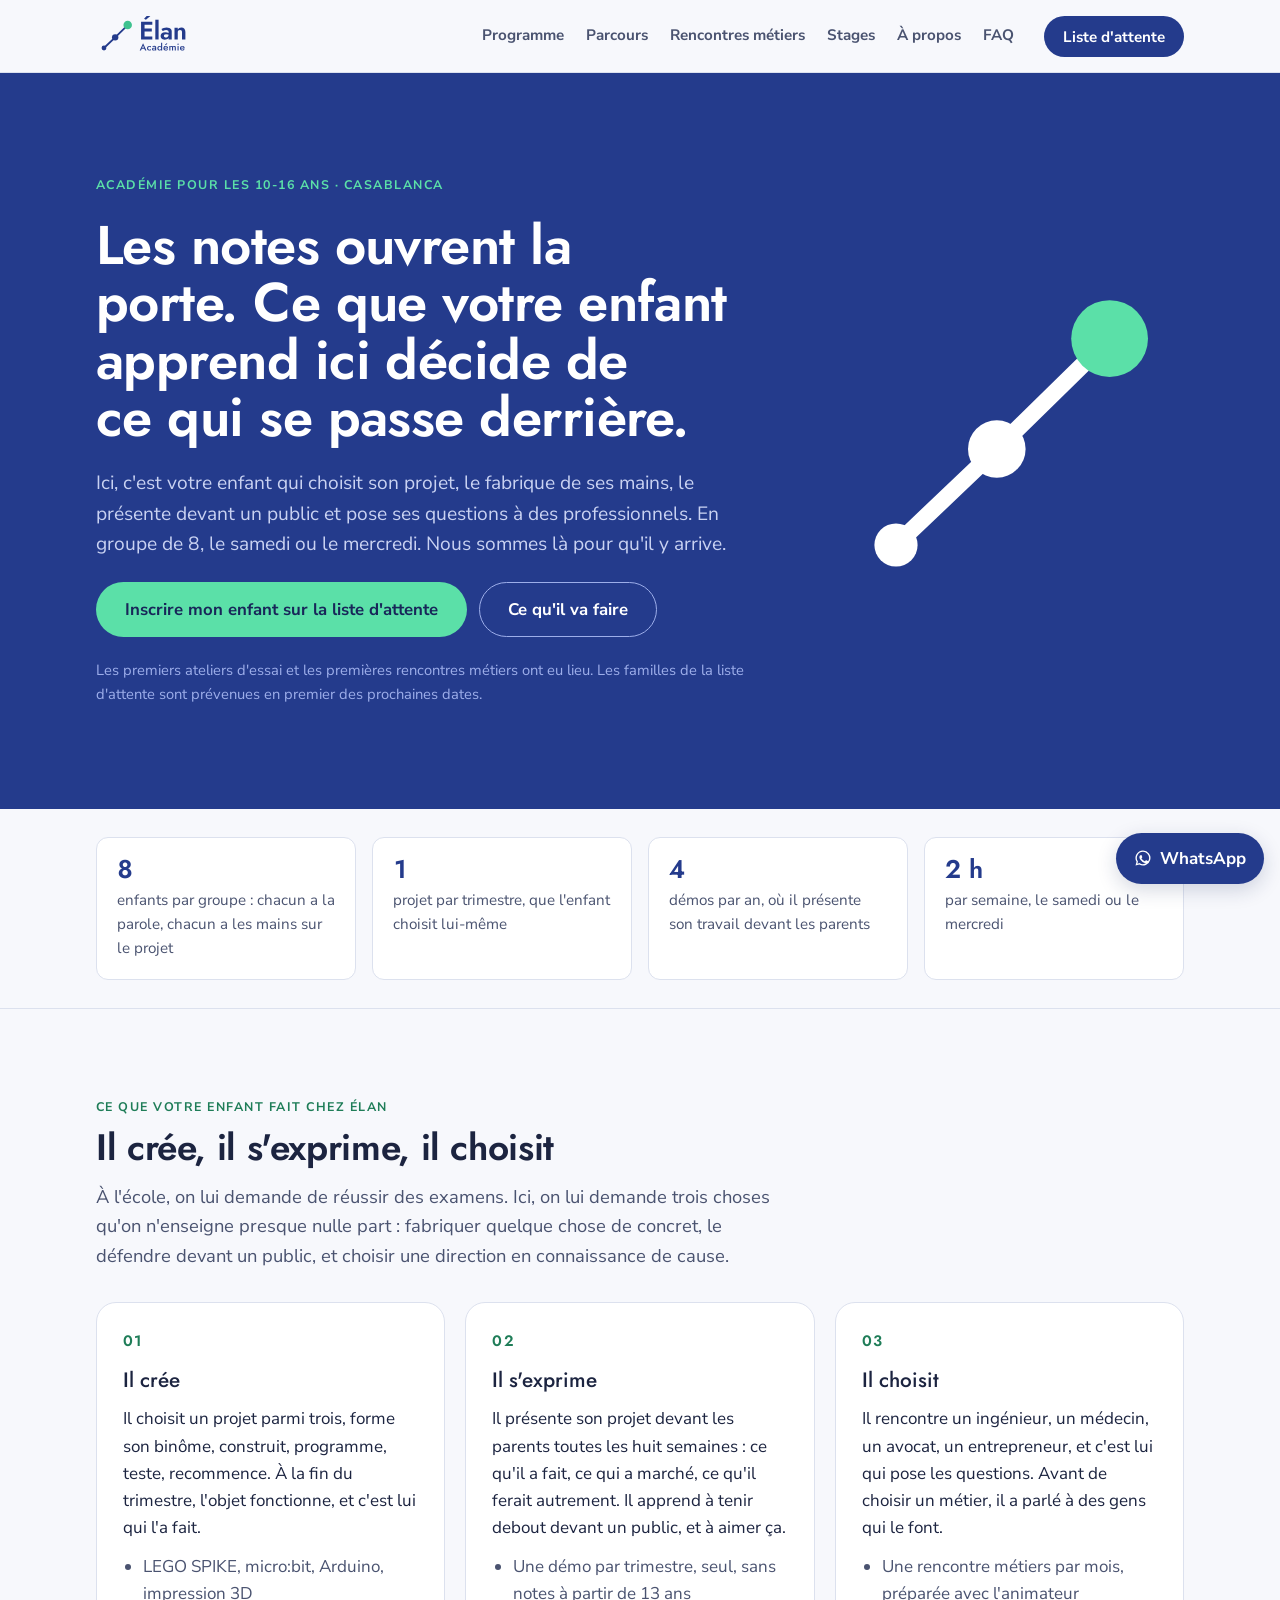
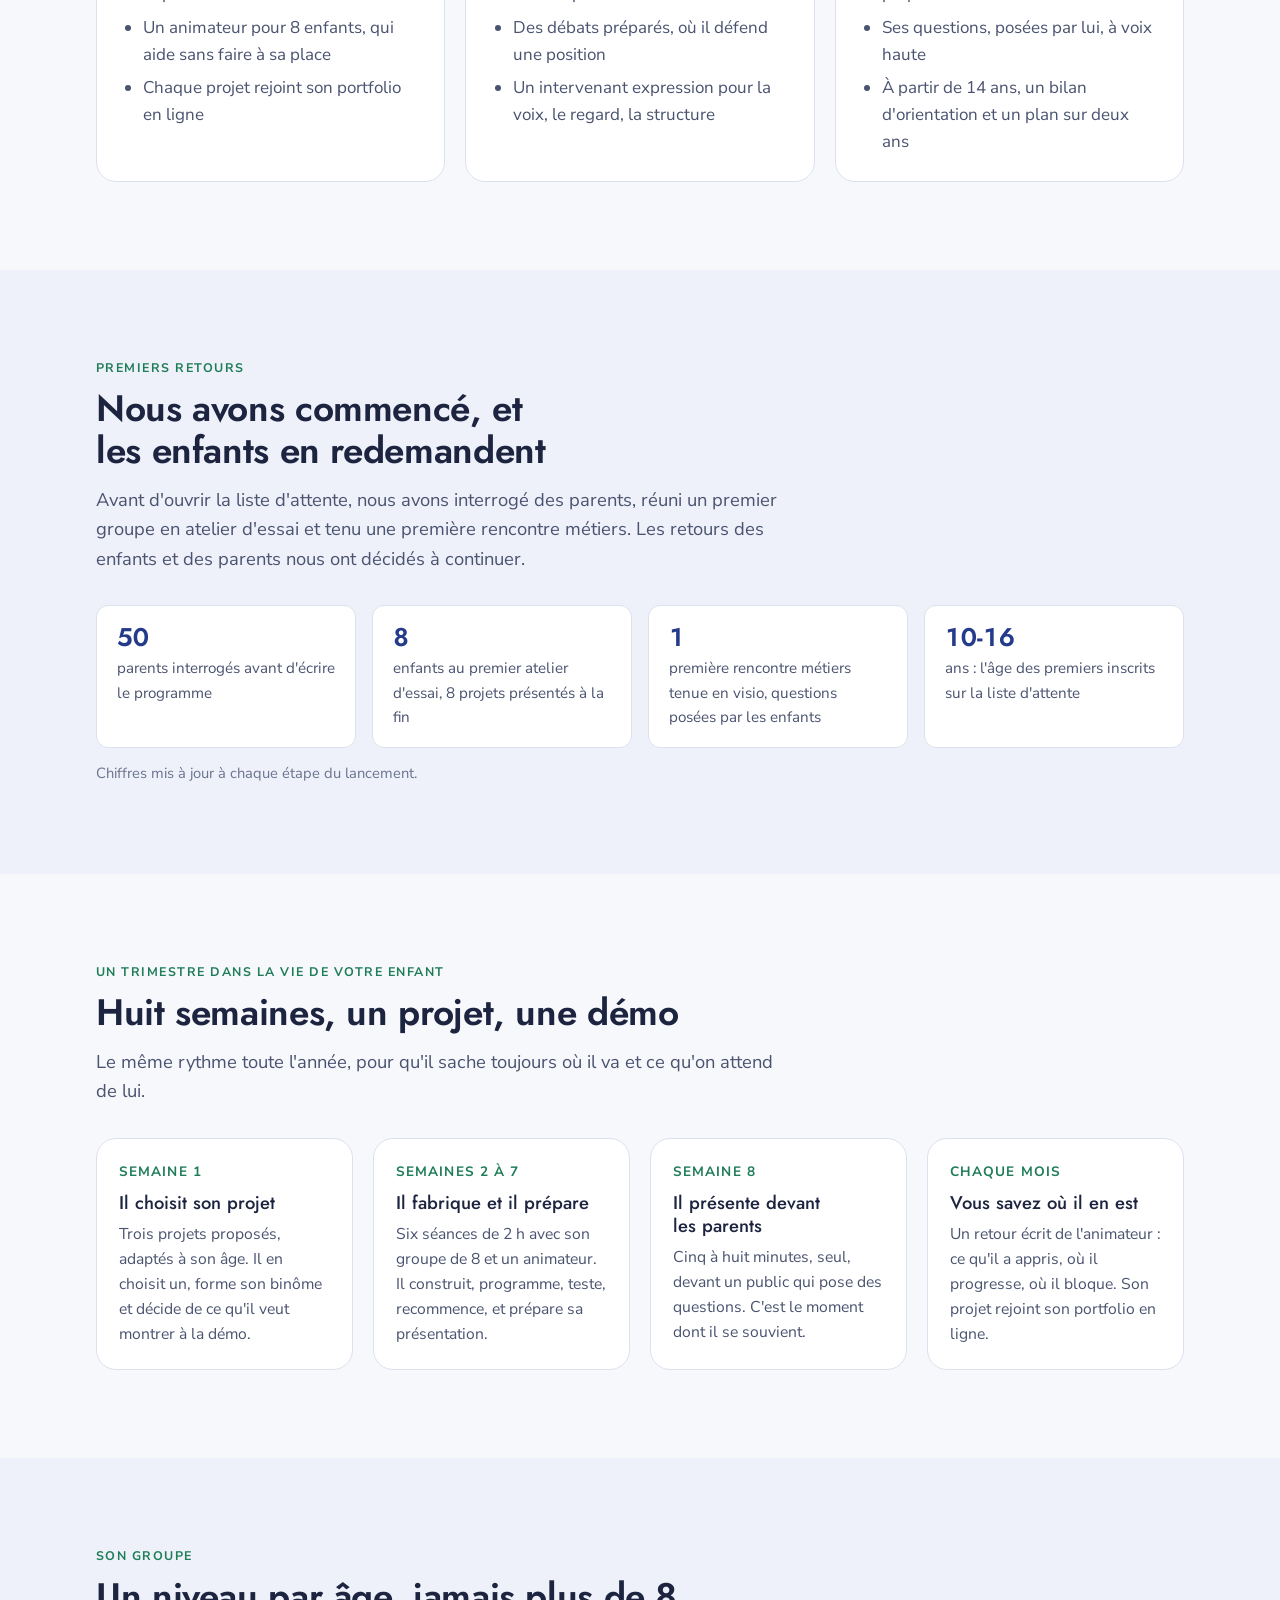
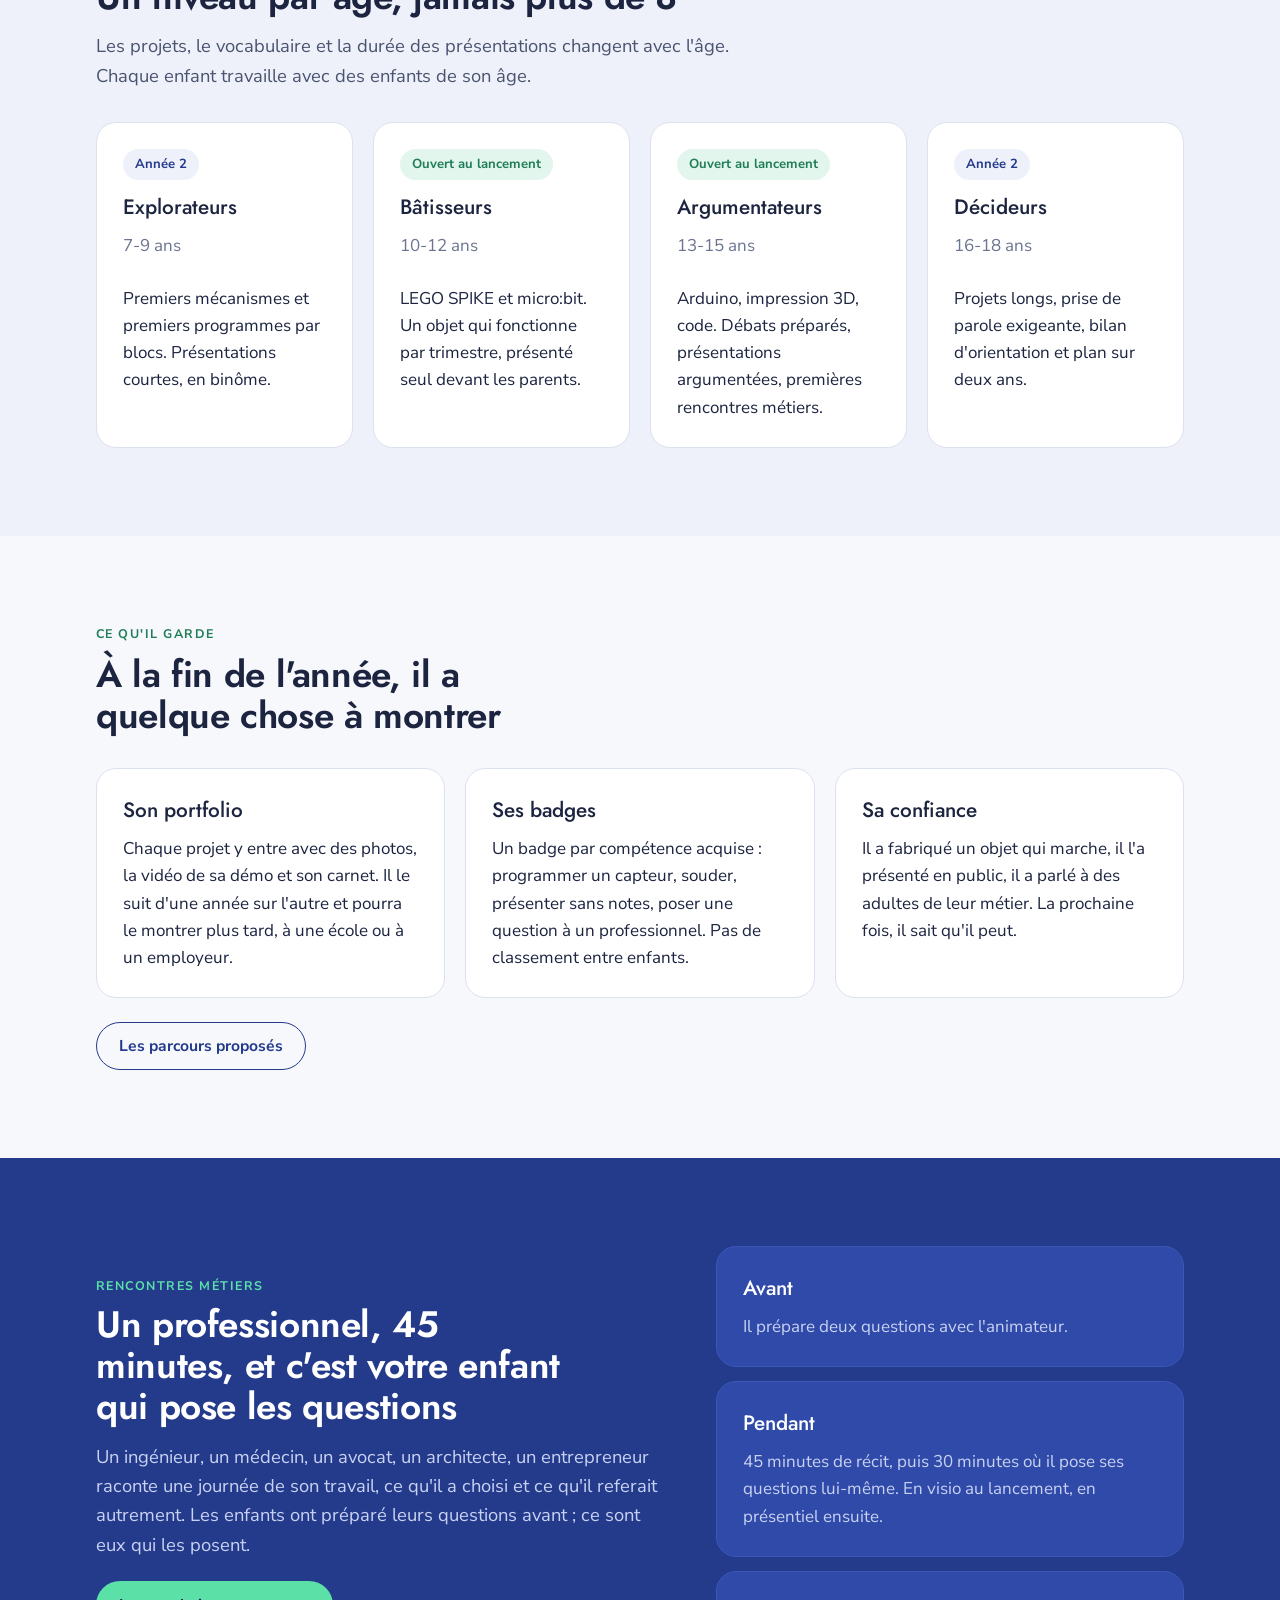
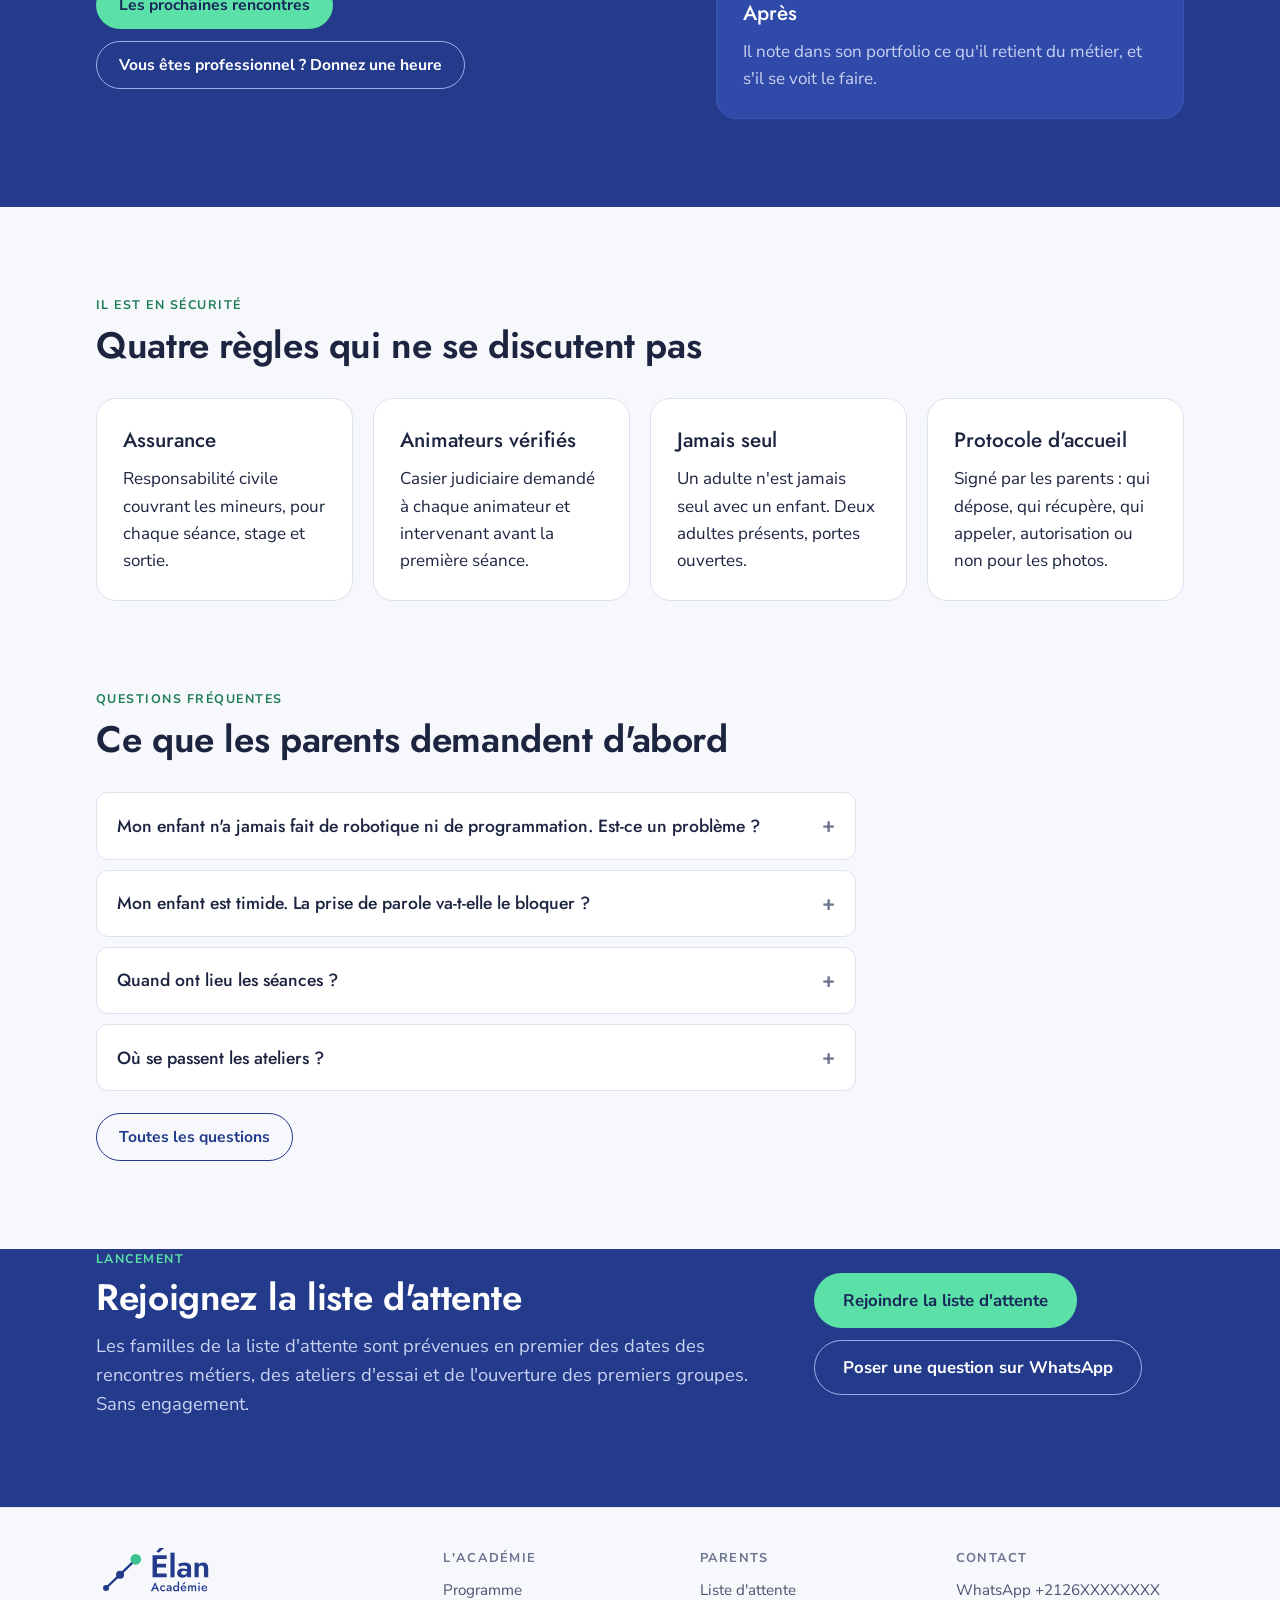
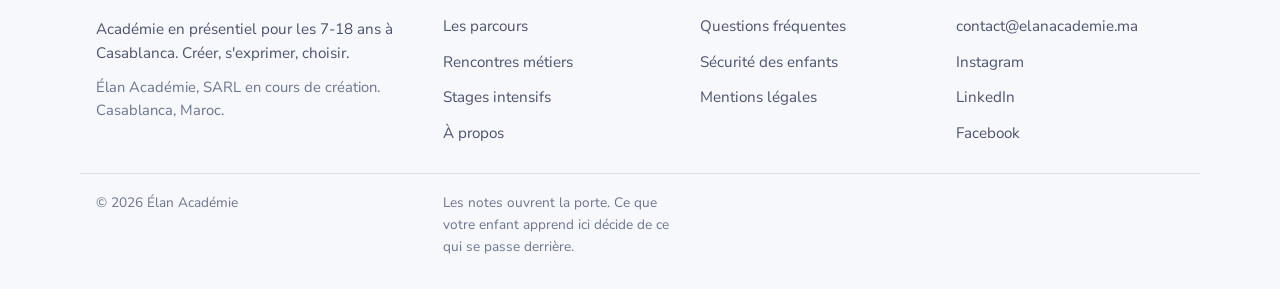
==== index.html @ 92ca1b7a "Site Élan Académie v2 : neuf pages, liste d'attente, sans tarifs Co-Authored-By: Claude Fable 5.1 <n" ====
<!doctype html>
<html lang="fr">
<head>
<meta charset="utf-8">
<meta name="viewport" content="width=device-width, initial-scale=1, viewport-fit=cover">
<title>Élan Académie</title>
<meta name="description" content="Académie en présentiel pour les 10-16 ans à Casablanca. Votre enfant choisit un projet, le fabrique, le présente devant les parents et rencontre des professionnels. Robotique, prise de parole, rencontres métiers.">
<meta property="og:title" content="Élan Académie"><meta property="og:description" content="Académie en présentiel pour les 10-16 ans à Casablanca. Votre enfant choisit un projet, le fabrique, le présente devant les parents et rencontre des professionnels. Robotique, prise de parole, rencontres métiers."><meta property="og:type" content="website"><meta property="og:locale" content="fr_MA">
<link rel="icon" href="data:image/svg+xml,%3Csvg%20xmlns%3D%22http%3A//www.w3.org/2000/svg%22%20viewBox%3D%220%200%20300%20300%22%20width%3D%2264%22%20height%3D%2264%22%3E%3Cpath%20d%3D%22M60%20240L144%20160%22%20stroke%3D%22%23243B8C%22%20stroke-width%3D%2214%22%20stroke-linecap%3D%22round%22%20fill%3D%22none%22/%3E%3Cpath%20d%3D%22M144%20160L238%2068%22%20stroke%3D%22%23243B8C%22%20stroke-width%3D%2214%22%20stroke-linecap%3D%22round%22%20fill%3D%22none%22/%3E%3Ccircle%20cx%3D%2260%22%20cy%3D%22240%22%20r%3D%2218%22%20fill%3D%22%23243B8C%22/%3E%3Ccircle%20cx%3D%22144%22%20cy%3D%22160%22%20r%3D%2224%22%20fill%3D%22%23243B8C%22/%3E%3Ccircle%20cx%3D%22238%22%20cy%3D%2268%22%20r%3D%2232%22%20fill%3D%22%233EC28F%22/%3E%3C/svg%3E">
<link rel="preconnect" href="https://fonts.googleapis.com"><link rel="preconnect" href="https://fonts.gstatic.com" crossorigin><link rel="stylesheet" href="https://fonts.googleapis.com/css2?family=Jost:wght@500;600&family=Nunito+Sans:wght@400;700&display=swap">
<link rel="stylesheet" href="assets/site.css">
</head>
<body>
<header class="site-header">
  <div class="wrap">
    <a class="brand logo-switch" href="index.html" aria-label="Élan Académie, accueil">
      <img class="logo-light" src="assets/logo-horizontal.svg" alt="Élan Académie" width="94" height="40">
      <img class="logo-dark" src="assets/logo-horizontal-negatif.svg" alt="" width="94" height="40">
    </a>
    <button class="nav-toggle" type="button" aria-expanded="false" aria-controls="nav">Menu</button>
    <nav class="nav" id="nav" aria-label="Navigation principale"><a href="programme.html">Programme</a><a href="parcours.html">Parcours</a><a href="metiers.html">Rencontres métiers</a><a href="stages.html">Stages</a><a href="a-propos.html">À propos</a><a href="faq.html">FAQ</a><a class="btn btn-primary" href="inscription.html">Liste d'attente</a></nav>
  </div>
</header>
<main>
<section class="band hero">
  <div class="wrap">
    <div class="hero-text">
      <p class="eyebrow">Académie pour les 10-16 ans · Casablanca</p>
      <h1>Les notes ouvrent la porte. Ce que votre enfant apprend ici décide de ce qui se passe derrière.</h1>
      <p class="lead">Ici, c'est votre enfant qui choisit son projet, le fabrique de ses mains, le présente devant un public et pose ses questions à des professionnels. En groupe de 8, le samedi ou le mercredi. Nous sommes là pour qu'il y arrive.</p>
      <div class="btn-row"><a class="btn btn-primary btn-lg" href="inscription.html">Inscrire mon enfant sur la liste d'attente</a><a class="btn btn-secondary btn-lg" href="programme.html">Ce qu'il va faire</a></div>
      <p class="small" style="color:var(--band-muted)">Les premiers ateliers d'essai et les premières rencontres métiers ont eu lieu. Les familles de la liste d'attente sont prévenues en premier des prochaines dates.</p>
    </div>
    <div class="hero-sym" aria-hidden="true"><svg xmlns="http://www.w3.org/2000/svg" viewBox="0 0 300 300" width="360" height="360"><path d="M60 240L144 160" stroke="var(--band-node)" stroke-width="14" stroke-linecap="round" fill="none"/><path d="M144 160L238 68" stroke="var(--band-node)" stroke-width="14" stroke-linecap="round" fill="none"/><circle cx="60" cy="240" r="18" fill="var(--band-node)"/><circle cx="144" cy="160" r="24" fill="var(--band-node)"/><circle cx="238" cy="68" r="32" fill="var(--band-accent)"/></svg></div>
  </div>
</section>

<section class="facts-band">
  <div class="wrap facts">
    <div class="fact"><strong class="num">8</strong><span>enfants par groupe : chacun a la parole, chacun a les mains sur le projet</span></div>
    <div class="fact"><strong class="num">1</strong><span>projet par trimestre, que l'enfant choisit lui-même</span></div>
    <div class="fact"><strong class="num">4</strong><span>démos par an, où il présente son travail devant les parents</span></div>
    <div class="fact"><strong class="num">2 h</strong><span>par semaine, le samedi ou le mercredi</span></div>
  </div>
</section>

<section class="section">
  <div class="wrap">
    <div class="section-head"><p class="eyebrow">Ce que votre enfant fait chez Élan</p><h2>Il crée, il s'exprime, il choisit</h2><p class="lead">À l'école, on lui demande de réussir des examens. Ici, on lui demande trois choses qu'on n'enseigne presque nulle part : fabriquer quelque chose de concret, le défendre devant un public, et choisir une direction en connaissance de cause.</p></div>
    <div class="grid grid-3">
      <article class="card pillar"><span class="pillar-num">01</span><h3>Il crée</h3><p>Il choisit un projet parmi trois, forme son binôme, construit, programme, teste, recommence. À la fin du trimestre, l'objet fonctionne, et c'est lui qui l'a fait.</p><ul><li>LEGO SPIKE, micro:bit, Arduino, impression 3D</li><li>Un animateur pour 8 enfants, qui aide sans faire à sa place</li><li>Chaque projet rejoint son portfolio en ligne</li></ul></article>
      <article class="card pillar"><span class="pillar-num">02</span><h3>Il s'exprime</h3><p>Il présente son projet devant les parents toutes les huit semaines : ce qu'il a fait, ce qui a marché, ce qu'il ferait autrement. Il apprend à tenir debout devant un public, et à aimer ça.</p><ul><li>Une démo par trimestre, seul, sans notes à partir de 13 ans</li><li>Des débats préparés, où il défend une position</li><li>Un intervenant expression pour la voix, le regard, la structure</li></ul></article>
      <article class="card pillar"><span class="pillar-num">03</span><h3>Il choisit</h3><p>Il rencontre un ingénieur, un médecin, un avocat, un entrepreneur, et c'est lui qui pose les questions. Avant de choisir un métier, il a parlé à des gens qui le font.</p><ul><li>Une rencontre métiers par mois, préparée avec l'animateur</li><li>Ses questions, posées par lui, à voix haute</li><li>À partir de 14 ans, un bilan d'orientation et un plan sur deux ans</li></ul></article>
    </div>
  </div>
</section>

<section class="section band-2" style="padding-top:clamp(48px,7vw,88px)">
  <div class="wrap">
    <div class="section-head"><p class="eyebrow">Premiers retours</p><h2>Nous avons commencé, et les enfants en redemandent</h2><p class="lead">Avant d'ouvrir la liste d'attente, nous avons interrogé des parents, réuni un premier groupe en atelier d'essai et tenu une première rencontre métiers. Les retours des enfants et des parents nous ont décidés à continuer.</p></div>
    <div class="facts">
      <div class="fact"><strong class="num">50</strong><span>parents interrogés avant d'écrire le programme</span></div>
      <div class="fact"><strong class="num">8</strong><span>enfants au premier atelier d'essai, 8 projets présentés à la fin</span></div>
      <div class="fact"><strong class="num">1</strong><span>première rencontre métiers tenue en visio, questions posées par les enfants</span></div>
      <div class="fact"><strong class="num">10-16</strong><span>ans : l'âge des premiers inscrits sur la liste d'attente</span></div>
    </div>
    <p class="small muted" style="margin-top:14px">Chiffres mis à jour à chaque étape du lancement.</p>
  </div>
</section>

<section class="section" style="padding-top:clamp(48px,7vw,88px)">
  <div class="wrap">
    <div class="section-head"><p class="eyebrow">Un trimestre dans la vie de votre enfant</p><h2>Huit semaines, un projet, une démo</h2><p class="lead">Le même rythme toute l'année, pour qu'il sache toujours où il va et ce qu'on attend de lui.</p></div>
    <div class="steps">
      <div class="step"><span class="when">Semaine 1</span><h3>Il choisit son projet</h3><p>Trois projets proposés, adaptés à son âge. Il en choisit un, forme son binôme et décide de ce qu'il veut montrer à la démo.</p></div>
      <div class="step"><span class="when">Semaines 2 à 7</span><h3>Il fabrique et il prépare</h3><p>Six séances de 2 h avec son groupe de 8 et un animateur. Il construit, programme, teste, recommence, et prépare sa présentation.</p></div>
      <div class="step"><span class="when">Semaine 8</span><h3>Il présente devant les parents</h3><p>Cinq à huit minutes, seul, devant un public qui pose des questions. C'est le moment dont il se souvient.</p></div>
      <div class="step"><span class="when">Chaque mois</span><h3>Vous savez où il en est</h3><p>Un retour écrit de l'animateur : ce qu'il a appris, où il progresse, où il bloque. Son projet rejoint son portfolio en ligne.</p></div>
    </div>
  </div>
</section>

<section class="section band-2" style="padding-top:clamp(48px,7vw,88px)">
  <div class="wrap">
    <div class="section-head"><p class="eyebrow">Son groupe</p><h2>Un niveau par âge, jamais plus de 8</h2><p class="lead">Les projets, le vocabulaire et la durée des présentations changent avec l'âge. Chaque enfant travaille avec des enfants de son âge.</p></div>
    <div class="grid grid-4">
      <article class="card"><span class="pill">Année 2</span><h3>Explorateurs</h3><p class="muted">7-9 ans</p><p>Premiers mécanismes et premiers programmes par blocs. Présentations courtes, en binôme.</p></article>
      <article class="card"><span class="pill pill-green">Ouvert au lancement</span><h3>Bâtisseurs</h3><p class="muted">10-12 ans</p><p>LEGO SPIKE et micro:bit. Un objet qui fonctionne par trimestre, présenté seul devant les parents.</p></article>
      <article class="card"><span class="pill pill-green">Ouvert au lancement</span><h3>Argumentateurs</h3><p class="muted">13-15 ans</p><p>Arduino, impression 3D, code. Débats préparés, présentations argumentées, premières rencontres métiers.</p></article>
      <article class="card"><span class="pill">Année 2</span><h3>Décideurs</h3><p class="muted">16-18 ans</p><p>Projets longs, prise de parole exigeante, bilan d'orientation et plan sur deux ans.</p></article>
    </div>
  </div>
</section>

<section class="section" style="padding-top:clamp(48px,7vw,88px)">
  <div class="wrap">
    <div class="section-head"><p class="eyebrow">Ce qu'il garde</p><h2>À la fin de l'année, il a quelque chose à montrer</h2></div>
    <div class="grid grid-3">
      <article class="card"><h3>Son portfolio</h3><p>Chaque projet y entre avec des photos, la vidéo de sa démo et son carnet. Il le suit d'une année sur l'autre et pourra le montrer plus tard, à une école ou à un employeur.</p></article>
      <article class="card"><h3>Ses badges</h3><p>Un badge par compétence acquise : programmer un capteur, souder, présenter sans notes, poser une question à un professionnel. Pas de classement entre enfants.</p></article>
      <article class="card"><h3>Sa confiance</h3><p>Il a fabriqué un objet qui marche, il l'a présenté en public, il a parlé à des adultes de leur métier. La prochaine fois, il sait qu'il peut.</p></article>
    </div>
    <div class="btn-row" style="margin-top:24px"><a class="btn btn-secondary" href="parcours.html">Les parcours proposés</a></div>
  </div>
</section>

<section class="section band" style="padding-top:clamp(48px,7vw,88px)">
  <div class="wrap split">
    <div>
      <p class="eyebrow">Rencontres métiers</p>
      <h2 style="margin-top:8px">Un professionnel, 45 minutes, et c'est votre enfant qui pose les questions</h2>
      <p class="lead" style="margin-top:14px">Un ingénieur, un médecin, un avocat, un architecte, un entrepreneur raconte une journée de son travail, ce qu'il a choisi et ce qu'il referait autrement. Les enfants ont préparé leurs questions avant ; ce sont eux qui les posent.</p>
      <div class="btn-row" style="margin-top:22px"><a class="btn btn-primary" href="metiers.html">Les prochaines rencontres</a><a class="btn btn-secondary" href="metiers.html#intervenir">Vous êtes professionnel ? Donnez une heure</a></div>
    </div>
    <div class="grid" style="gap:14px">
      <div class="card"><h3>Avant</h3><p>Il prépare deux questions avec l'animateur.</p></div>
      <div class="card"><h3>Pendant</h3><p>45 minutes de récit, puis 30 minutes où il pose ses questions lui-même. En visio au lancement, en présentiel ensuite.</p></div>
      <div class="card"><h3>Après</h3><p>Il note dans son portfolio ce qu'il retient du métier, et s'il se voit le faire.</p></div>
    </div>
  </div>
</section>

<section class="section" style="padding-top:clamp(48px,7vw,88px)" id="securite">
  <div class="wrap">
    <div class="section-head"><p class="eyebrow">Il est en sécurité</p><h2>Quatre règles qui ne se discutent pas</h2></div>
    <div class="grid grid-4">
      <article class="card"><h3>Assurance</h3><p>Responsabilité civile couvrant les mineurs, pour chaque séance, stage et sortie.</p></article>
      <article class="card"><h3>Animateurs vérifiés</h3><p>Casier judiciaire demandé à chaque animateur et intervenant avant la première séance.</p></article>
      <article class="card"><h3>Jamais seul</h3><p>Un adulte n'est jamais seul avec un enfant. Deux adultes présents, portes ouvertes.</p></article>
      <article class="card"><h3>Protocole d'accueil</h3><p>Signé par les parents : qui dépose, qui récupère, qui appeler, autorisation ou non pour les photos.</p></article>
    </div>
  </div>
</section>

<section class="section">
  <div class="wrap">
    <div class="section-head"><p class="eyebrow">Questions fréquentes</p><h2>Ce que les parents demandent d'abord</h2></div>
    <div class="faq">
      <details><summary>Mon enfant n'a jamais fait de robotique ni de programmation. Est-ce un problème ?</summary><p>Non. Les projets du premier trimestre partent de zéro. Ce qui compte, c'est la curiosité, pas le niveau de départ.</p></details>
      <details><summary>Mon enfant est timide. La prise de parole va-t-elle le bloquer ?</summary><p>C'est souvent pour lui que ça compte le plus. On commence en binôme, trois minutes, devant le groupe seulement. La présentation devant les parents vient quand il est prêt. Personne n'est mis en difficulté en public.</p></details>
      <details><summary>Quand ont lieu les séances ?</summary><p>Le samedi ou le mercredi, 2 heures par semaine, 32 séances sur l'année scolaire. Les horaires exacts sont confirmés avec les familles de la liste d'attente avant l'ouverture des groupes.</p></details>
      <details><summary>Où se passent les ateliers ?</summary><p>À Casablanca, dans une salle louée les jours d'atelier, du côté d'Anfa ou de Maârif. L'adresse est communiquée aux familles inscrites.</p></details>
    </div>
    <div class="btn-row" style="margin-top:22px"><a class="btn btn-secondary" href="faq.html">Toutes les questions</a></div>
  </div>
</section>

<section class="band cta-band section">
  <div class="wrap">
    <div><p class="eyebrow">Lancement</p><h2 style="margin-top:8px">Rejoignez la liste d'attente</h2><p class="lead" style="margin-top:12px">Les familles de la liste d'attente sont prévenues en premier des dates des rencontres métiers, des ateliers d'essai et de l'ouverture des premiers groupes. Sans engagement.</p></div>
    <div class="btn-row"><a class="btn btn-primary btn-lg" href="inscription.html">Rejoindre la liste d'attente</a><a class="btn btn-secondary btn-lg" data-wa="Bonjour, j'ai une question sur Élan Académie." href="#">Poser une question sur WhatsApp</a></div>
  </div>
</section>
</main>
<footer class="site-footer">
  <div class="wrap">
    <div class="logo-switch">
      <img class="logo-light" src="assets/logo-horizontal.svg" alt="Élan Académie" width="118" height="50" style="height:50px;width:auto">
      <img class="logo-dark" src="assets/logo-horizontal-negatif.svg" alt="" width="118" height="50" style="height:50px;width:auto">
      <p style="margin-top:12px;max-width:34ch">Académie en présentiel pour les 7-18 ans à Casablanca. Créer, s'exprimer, choisir.</p>
      <p class="small muted" style="margin-top:10px">Élan Académie, SARL en cours de création. Casablanca, Maroc.</p>
    </div>
    <div>
      <h4>L'académie</h4>
      <ul><li><a href="programme.html">Programme</a></li><li><a href="parcours.html">Les parcours</a></li><li><a href="metiers.html">Rencontres métiers</a></li><li><a href="stages.html">Stages intensifs</a></li><li><a href="a-propos.html">À propos</a></li></ul>
    </div>
    <div>
      <h4>Parents</h4>
      <ul><li><a href="inscription.html">Liste d'attente</a></li><li><a href="faq.html">Questions fréquentes</a></li><li><a href="a-propos.html#securite">Sécurité des enfants</a></li><li><a href="mentions-legales.html">Mentions légales</a></li></ul>
    </div>
    <div>
      <h4>Contact</h4>
      <ul><li><a data-wa="" href="#">WhatsApp <span data-wa-number></span></a></li><li><span data-email></span></li><li><a data-instagram href="#" target="_blank" rel="noopener">Instagram</a></li><li><a data-linkedin href="#" target="_blank" rel="noopener">LinkedIn</a></li><li><a data-facebook href="#" target="_blank" rel="noopener">Facebook</a></li></ul>
    </div>
  </div>
  <div class="wrap footer-bottom"><span>© <span data-year></span> Élan Académie</span><span>Les notes ouvrent la porte. Ce que votre enfant apprend ici décide de ce qui se passe derrière.</span></div>
</footer>
<a class="wa-float" data-wa="Bonjour, j'ai une question sur Élan Académie." href="#"><svg viewBox="0 0 24 24" aria-hidden="true" fill="currentColor"><path d="M12 2a10 10 0 0 0-8.6 15.1L2 22l5-1.3A10 10 0 1 0 12 2zm0 1.8a8.2 8.2 0 0 1 0 16.4 8.2 8.2 0 0 1-4.2-1.2l-.3-.2-3 .8.8-2.9-.2-.3A8.2 8.2 0 0 1 12 3.8zm-3 4.4c-.2 0-.5 0-.8.4-.3.3-1 1-1 2.4s1 2.8 1.2 3c.1.2 2 3.2 5 4.4 2.5 1 3 .8 3.5.7.5 0 1.7-.7 1.9-1.4.2-.7.2-1.2.2-1.4-.1-.1-.3-.2-.6-.3l-2-1c-.3-.1-.5-.1-.7.1l-.9 1.1c-.2.2-.3.2-.6.1-.3-.2-1.3-.5-2.4-1.5-.9-.8-1.5-1.8-1.7-2.1-.2-.3 0-.5.1-.6l.5-.5.3-.5v-.5l-.9-2.2c-.2-.5-.4-.4-.6-.4h-.5z"/></svg> WhatsApp</a>
<script src="assets/site.js"></script>
</body>
</html>
---- assets/site.css ----
/* Élan Académie — site. Layout : une colonne de 1120 px, bandes pleine largeur pour l'accueil et les appels à l'action, cartes posées (trait 1 px, rayon 20 px), badges en pilule, pas de dégradé. */
:root {
  --bg: #F7F8FC; --bg2: #EEF1F9; --card: #FFFFFF; --line: #DCE1EE;
  --ink: #1C2440; --ink2: #4A5370; --ink3: #6B7490;
  --brand: #243B8C; --brand-2: #2F4AA8; --brand-light: #4A63C4; --brand-pale: #9DAEEA; --brand-deep: #182659;
  --green: #3EC28F; --green-text: #1F7D58; --green-dark: #5BE0A8;
  --link: #243B8C; --focus: #4A63C4;
  --btn-bg: #243B8C; --btn-fg: #FFFFFF; --btn2-bg: transparent; --btn2-fg: #243B8C; --btn2-line: #243B8C;
  --band-bg: #243B8C; --band-fg: #FFFFFF; --band-fg2: #C9D2F2; --band-muted: #9DAEEA; --band-card: #2F4AA8; --band-line: #3C57B8; --band-accent: #5BE0A8; --band-btn-bg: #5BE0A8; --band-btn-fg: #182659; --band-node: #FFFFFF;
  --sym-node: #243B8C; --sym-top: #3EC28F;
  --pill-bg: #EEF1F9; --pill-fg: #243B8C; --pill-green-bg: #E3F6EE; --pill-green-fg: #1F7D58;
  --font-display: 'Jost', 'Futura', 'Century Gothic', 'Avenir Next', sans-serif;
  --font-body: 'Nunito Sans', 'Segoe UI', 'Helvetica Neue', Arial, sans-serif;
  --radius: 20px; --radius-s: 12px; --maxw: 1120px;
}
@media (prefers-color-scheme: dark) {
  :root:not([data-theme="light"]) {
    --bg: #182659; --bg2: #1E3070; --card: #243B8C; --line: #3C57B8;
    --ink: #FFFFFF; --ink2: #C9D2F2; --ink3: #9DAEEA;
    --brand: #FFFFFF; --brand-2: #2F4AA8; --brand-light: #9DAEEA; --brand-pale: #9DAEEA; --brand-deep: #182659;
    --green-text: #5BE0A8; --link: #9DAEEA; --focus: #5BE0A8;
    --btn-bg: #5BE0A8; --btn-fg: #182659; --btn2-fg: #FFFFFF; --btn2-line: #9DAEEA;
    --band-bg: #243B8C; --band-card: #2F4AA8; --band-line: #3C57B8;
    --sym-node: #FFFFFF; --sym-top: #5BE0A8;
    --pill-bg: #2F4AA8; --pill-fg: #FFFFFF; --pill-green-bg: #1F7D58; --pill-green-fg: #FFFFFF;
    color-scheme: dark;
  }
}
:root[data-theme="dark"] {
  --bg: #182659; --bg2: #1E3070; --card: #243B8C; --line: #3C57B8;
  --ink: #FFFFFF; --ink2: #C9D2F2; --ink3: #9DAEEA;
  --brand: #FFFFFF; --brand-2: #2F4AA8; --brand-light: #9DAEEA; --brand-pale: #9DAEEA; --brand-deep: #182659;
  --green-text: #5BE0A8; --link: #9DAEEA; --focus: #5BE0A8;
  --btn-bg: #5BE0A8; --btn-fg: #182659; --btn2-fg: #FFFFFF; --btn2-line: #9DAEEA;
  --band-bg: #243B8C; --band-card: #2F4AA8; --band-line: #3C57B8;
  --sym-node: #FFFFFF; --sym-top: #5BE0A8;
  --pill-bg: #2F4AA8; --pill-fg: #FFFFFF; --pill-green-bg: #1F7D58; --pill-green-fg: #FFFFFF;
  color-scheme: dark;
}

*, *::before, *::after { box-sizing: border-box; }
html { scroll-behavior: smooth; -webkit-text-size-adjust: 100%; }
@media (prefers-reduced-motion: reduce) { html { scroll-behavior: auto; } *, *::before, *::after { transition: none !important; animation: none !important; } }
body { margin: 0; background: var(--bg); color: var(--ink); font-family: var(--font-body); font-size: 17px; line-height: 1.6; -webkit-font-smoothing: antialiased; }
body::before { content: ""; position: fixed; inset: 0 0 auto; height: env(safe-area-inset-top, 0px); z-index: 30; background: var(--bg); }
img, svg { max-width: 100%; height: auto; }
[hidden] { display: none !important; }
a { color: var(--link); text-decoration-thickness: 1px; text-underline-offset: 3px; }
a:focus-visible, button:focus-visible, input:focus-visible, select:focus-visible, textarea:focus-visible, summary:focus-visible { outline: 2px solid var(--focus); outline-offset: 3px; }
h1, h2, h3, h4 { font-family: var(--font-display); color: var(--ink); margin: 0; text-wrap: balance; }
h1 { font-weight: 600; font-size: clamp(2rem, 4.6vw, 3.4rem); line-height: 1.05; letter-spacing: -0.01em; }
h2 { font-weight: 600; font-size: clamp(1.6rem, 3vw, 2.3rem); line-height: 1.12; letter-spacing: -0.01em; }
h3 { font-weight: 500; font-size: 1.3rem; line-height: 1.25; }
h4 { font-weight: 500; font-size: 1.05rem; }
p { margin: 0; }
p + p { margin-top: 0.8em; }
ul, ol { margin: 0; padding-left: 1.2em; }
li + li { margin-top: 0.35em; }
strong { font-weight: 700; }
.lead { font-size: 1.15rem; color: var(--ink2); max-width: 62ch; }
.muted { color: var(--ink3); }
.small { font-size: 0.92rem; }
.eyebrow { font-family: var(--font-body); font-weight: 700; font-size: 0.78rem; letter-spacing: 0.12em; text-transform: uppercase; color: var(--green-text); }
.num { font-variant-numeric: tabular-nums; }

/* Conteneurs et bandes */
.wrap { max-width: var(--maxw); margin-inline: auto; padding-left: max(16px, env(safe-area-inset-left, 0px)); padding-right: max(16px, env(safe-area-inset-right, 0px)); }
.section { padding-block: clamp(48px, 7vw, 88px); }
.section + .section { padding-top: 0; }
.section-head { display: flex; flex-direction: column; gap: 10px; max-width: 70ch; margin-bottom: 32px; }
.section-head .lead { margin-top: 4px; }
.band { background: var(--band-bg); color: var(--band-fg); }
.band h1, .band h2, .band h3 { color: var(--band-fg); }
.band .eyebrow { color: var(--band-accent); }
.band .lead, .band p { color: var(--band-fg2); }
.band a { color: var(--band-fg); }
.band-2 { background: var(--bg2); }

/* En-tête */
.site-header { position: sticky; top: env(safe-area-inset-top, 0px); z-index: 20; background: var(--bg); border-bottom: 1px solid var(--line); }
.site-header .wrap { display: flex; align-items: center; justify-content: space-between; gap: 20px; min-height: 72px; }
.brand { display: inline-flex; align-items: center; gap: 10px; text-decoration: none; }
.brand img, .brand svg { height: 40px; width: auto; display: block; }
.logo-switch .logo-dark { display: none; }
@media (prefers-color-scheme: dark) { :root:not([data-theme="light"]) .logo-switch .logo-light { display: none; } :root:not([data-theme="light"]) .logo-switch .logo-dark { display: block; } }
:root[data-theme="dark"] .logo-switch .logo-light { display: none; }
:root[data-theme="dark"] .logo-switch .logo-dark { display: block; }
.nav { display: flex; align-items: center; gap: 4px 22px; }
.nav a { color: var(--ink2); text-decoration: none; font-weight: 700; font-size: 0.95rem; padding: 6px 0; border-bottom: 2px solid transparent; }
.nav a:hover { color: var(--ink); }
.nav a[aria-current="page"] { color: var(--ink); border-bottom-color: var(--green); }
.nav a.btn { margin-left: 8px; padding: 10px 18px; border-bottom: 0; color: var(--btn-fg); }
.nav a.btn:hover { color: var(--btn-fg); }
.nav-toggle { display: none; background: none; border: 1px solid var(--line); border-radius: 999px; color: var(--ink); font: 700 0.9rem var(--font-body); padding: 8px 14px; cursor: pointer; }
@media (max-width: 900px) {
  .nav-toggle { display: inline-flex; }
  .nav { display: none; position: absolute; left: 0; right: 0; top: 100%; flex-direction: column; align-items: stretch; gap: 0; background: var(--bg); border-bottom: 1px solid var(--line); padding: 8px max(16px, env(safe-area-inset-left, 0px)) 16px; }
  .nav.open { display: flex; }
  .nav a { padding: 12px 0; border-bottom: 1px solid var(--line); font-size: 1rem; }
  .nav a[aria-current="page"] { border-bottom-color: var(--line); color: var(--green-text); }
  .nav a.btn { margin: 12px 0 0; justify-content: center; padding: 12px 22px; }
  .nav a.btn[aria-current="page"] { color: var(--btn-fg); }
}

/* Boutons et pilules */
.btn { display: inline-flex; align-items: center; justify-content: center; gap: 8px; border-radius: 999px; padding: 12px 22px; font: 700 0.98rem var(--font-body); text-decoration: none; cursor: pointer; border: 1px solid transparent; text-align: center; max-width: 100%; transition: transform .12s ease, opacity .12s ease; }
.btn:hover { transform: translateY(-1px); }
.btn:active { transform: translateY(0); }
.btn-primary { background: var(--btn-bg); color: var(--btn-fg); }
.btn-secondary { background: var(--btn2-bg); color: var(--btn2-fg); border-color: var(--btn2-line); }
.band .btn-primary { background: var(--band-btn-bg); color: var(--band-btn-fg); }
.band .btn-secondary { color: var(--band-fg); border-color: var(--band-muted); }
.btn-lg { padding: 15px 28px; font-size: 1.05rem; }
.btn-row { display: flex; flex-wrap: wrap; gap: 12px; }
.pill { display: inline-flex; align-items: center; gap: 6px; border-radius: 999px; padding: 5px 12px; font-size: 0.82rem; font-weight: 700; background: var(--pill-bg); color: var(--pill-fg); white-space: nowrap; }
.pill-green { background: var(--pill-green-bg); color: var(--pill-green-fg); }
.band .pill { background: var(--band-card); color: var(--band-fg); }
.band .pill-green { background: var(--band-accent); color: var(--band-btn-fg); }

/* Cartes et grilles */
.card { background: var(--card); border: 1px solid var(--line); border-radius: var(--radius); padding: 26px; display: flex; flex-direction: column; gap: 12px; min-width: 0; }
.card h3 { margin-top: 2px; }
.card .pill { align-self: flex-start; }
.card ul { color: var(--ink2); }
.band .card { background: var(--band-card); border-color: var(--band-line); }
.band .card ul, .band .card p { color: var(--band-fg2); }
.grid { display: grid; gap: 20px; }
.grid-2 { grid-template-columns: repeat(auto-fit, minmax(min(100%, 300px), 1fr)); }
.grid-3 { grid-template-columns: repeat(auto-fit, minmax(min(100%, 260px), 1fr)); }
.grid-4 { grid-template-columns: repeat(auto-fit, minmax(min(100%, 220px), 1fr)); }
.split { display: grid; grid-template-columns: 1.1fr 0.9fr; gap: 48px; align-items: center; }
@media (max-width: 860px) { .split { grid-template-columns: 1fr; gap: 28px; } }
.split > * { min-width: 0; }

/* Accueil */
.hero { padding-block: clamp(56px, 8vw, 104px); }
.hero .wrap { display: grid; grid-template-columns: minmax(0, 1.25fr) minmax(0, 0.75fr); gap: 40px; align-items: center; }
.hero-text { display: flex; flex-direction: column; gap: 22px; }
.hero-text .lead { font-size: 1.2rem; max-width: 56ch; }
.hero-sym { justify-self: end; width: min(100%, 360px); }
@media (max-width: 860px) { .hero .wrap { grid-template-columns: 1fr; } .hero-sym { width: 180px; justify-self: start; order: -1; } }
.facts { display: grid; grid-template-columns: repeat(auto-fit, minmax(min(100%, 200px), 1fr)); gap: 16px; }
.fact { background: var(--card); border: 1px solid var(--line); border-radius: var(--radius-s); padding: 18px 20px; display: flex; flex-direction: column; gap: 4px; }
.fact strong { font-family: var(--font-display); font-weight: 600; font-size: 1.6rem; color: var(--brand); line-height: 1.1; }
.fact span { color: var(--ink2); font-size: 0.95rem; }
.facts-band { padding-block: 28px; border-bottom: 1px solid var(--line); }

/* Piliers */
.pillar-num { font-family: var(--font-display); font-weight: 600; font-size: 0.95rem; color: var(--green-text); letter-spacing: 0.08em; }
.pillar .sym { width: 44px; height: 44px; }

/* Étapes (séquence réelle) */
.steps { display: grid; grid-template-columns: repeat(auto-fit, minmax(min(100%, 230px), 1fr)); gap: 20px; counter-reset: step; }
.step { background: var(--card); border: 1px solid var(--line); border-radius: var(--radius); padding: 22px; display: flex; flex-direction: column; gap: 8px; min-width: 0; }
.step .when { font-weight: 700; font-size: 0.85rem; color: var(--green-text); letter-spacing: 0.08em; text-transform: uppercase; }
.step h3 { font-size: 1.15rem; }
.step p { color: var(--ink2); font-size: 0.98rem; }
.band .step { background: var(--band-card); border-color: var(--band-line); }
.band .step .when { color: var(--band-accent); }

/* Tableaux */
.table-wrap { overflow-x: auto; border: 1px solid var(--line); border-radius: var(--radius); background: var(--card); }
table { border-collapse: collapse; width: 100%; min-width: 640px; font-size: 0.98rem; }
th, td { text-align: left; padding: 14px 18px; border-bottom: 1px solid var(--line); vertical-align: top; }
th { font-family: var(--font-body); font-weight: 700; font-size: 0.82rem; letter-spacing: 0.08em; text-transform: uppercase; color: var(--ink3); background: var(--bg2); }
tr:last-child td { border-bottom: 0; }
td .price { font-family: var(--font-display); font-weight: 600; font-size: 1.15rem; color: var(--brand); white-space: nowrap; }

/* Prix */
.price-big { font-family: var(--font-display); font-weight: 600; font-size: 2rem; color: var(--brand); line-height: 1; }
.price-big small { font-family: var(--font-body); font-weight: 400; font-size: 0.95rem; color: var(--ink2); margin-left: 4px; }
.checklist { list-style: none; padding: 0; display: flex; flex-direction: column; gap: 8px; color: var(--ink2); }
.checklist li { padding-left: 26px; position: relative; }
.checklist li::before { content: ""; position: absolute; left: 0; top: 0.55em; width: 10px; height: 10px; border-radius: 50%; background: var(--green); }
.band .checklist li::before { background: var(--band-accent); }

/* FAQ */
.faq { display: flex; flex-direction: column; gap: 10px; max-width: 76ch; }
.faq details { background: var(--card); border: 1px solid var(--line); border-radius: var(--radius-s); padding: 0 20px; }
.faq summary { cursor: pointer; font-family: var(--font-display); font-weight: 500; font-size: 1.1rem; padding: 16px 0; list-style: none; display: flex; justify-content: space-between; gap: 16px; align-items: center; }
.faq summary::-webkit-details-marker { display: none; }
.faq summary::after { content: "+"; font-weight: 500; color: var(--ink3); font-size: 1.3rem; flex: none; }
.faq details[open] summary::after { content: "–"; }
.faq details p { padding-bottom: 18px; color: var(--ink2); }

/* Formulaire */
.form { display: grid; gap: 18px; }
.form .row { display: grid; grid-template-columns: repeat(auto-fit, minmax(min(100%, 220px), 1fr)); gap: 18px; }
.field { display: flex; flex-direction: column; gap: 6px; min-width: 0; }
.field label { font-weight: 700; font-size: 0.92rem; }
.field .hint { font-size: 0.85rem; color: var(--ink3); }
.field input, .field select, .field textarea { font: inherit; color: var(--ink); background: var(--card); border: 1px solid var(--line); border-radius: var(--radius-s); padding: 12px 14px; width: 100%; min-width: 0; }
.field textarea { min-height: 110px; resize: vertical; }
.field input:focus, .field select:focus, .field textarea:focus { border-color: var(--focus); }
.form-status { border: 1px solid var(--line); border-radius: var(--radius); padding: 22px; background: var(--card); display: flex; flex-direction: column; gap: 12px; }
.form-status textarea { font: inherit; font-size: 0.95rem; color: var(--ink); background: var(--bg2); border: 1px solid var(--line); border-radius: var(--radius-s); padding: 12px 14px; min-height: 160px; width: 100%; }
.error { color: #C0392B; font-size: 0.9rem; }
@media (prefers-color-scheme: dark) { :root:not([data-theme="light"]) .error { color: #FFB4A8; } }
:root[data-theme="dark"] .error { color: #FFB4A8; }

/* Appel à l'action */
.cta-band .wrap { display: grid; grid-template-columns: 1.3fr 0.7fr; gap: 32px; align-items: center; }
@media (max-width: 860px) { .cta-band .wrap { grid-template-columns: 1fr; } }
.cta-band .btn-row { justify-content: flex-start; }

/* Pied de page */
.site-footer { border-top: 1px solid var(--line); padding-block: 40px 32px; color: var(--ink2); font-size: 0.95rem; }
.site-footer .wrap { display: grid; grid-template-columns: 1.4fr 1fr 1fr 1fr; gap: 28px; }
@media (max-width: 860px) { .site-footer .wrap { grid-template-columns: 1fr 1fr; } }
@media (max-width: 520px) { .site-footer .wrap { grid-template-columns: 1fr; } }
.site-footer h4 { font-family: var(--font-body); font-weight: 700; font-size: 0.8rem; letter-spacing: 0.1em; text-transform: uppercase; color: var(--ink3); margin-bottom: 10px; }
.site-footer ul { list-style: none; padding: 0; display: flex; flex-direction: column; gap: 6px; }
.site-footer a { color: var(--ink2); text-decoration: none; }
.site-footer a:hover { color: var(--ink); text-decoration: underline; }
.footer-bottom { border-top: 1px solid var(--line); margin-top: 28px; padding-top: 18px; font-size: 0.85rem; color: var(--ink3); display: flex; flex-wrap: wrap; gap: 8px 24px; justify-content: space-between; }

/* Bouton WhatsApp flottant */
.wa-float { position: fixed; right: calc(16px + env(safe-area-inset-right, 0px)); bottom: calc(16px + env(safe-area-inset-bottom, 0px)); z-index: 25; background: var(--btn-bg); color: var(--btn-fg); border-radius: 999px; padding: 12px 18px; font-weight: 700; text-decoration: none; display: inline-flex; align-items: center; gap: 8px; box-shadow: 0 6px 20px rgba(24, 38, 89, 0.18); }
.wa-float svg { width: 18px; height: 18px; }

/* Divers */
.notice { border: 1px solid var(--line); background: var(--bg2); border-radius: var(--radius-s); padding: 14px 18px; color: var(--ink2); font-size: 0.95rem; }
.kv { display: grid; grid-template-columns: max-content 1fr; gap: 8px 20px; }
.kv dt { font-weight: 700; }
.kv dd { margin: 0; color: var(--ink2); }
@media (max-width: 520px) { .kv { grid-template-columns: 1fr; gap: 2px 0; } .kv dd { margin-bottom: 10px; } }
.prose { max-width: 70ch; display: flex; flex-direction: column; gap: 14px; color: var(--ink2); }
.prose h2, .prose h3 { color: var(--ink); margin-top: 10px; }
.code { font-family: ui-monospace, 'Cascadia Mono', Consolas, monospace; font-size: 0.9em; background: var(--bg2); padding: 2px 6px; border-radius: 6px; }
.copy-row { display: flex; flex-wrap: wrap; gap: 10px; align-items: center; }
.copy-row code { font: inherit; background: var(--bg2); border: 1px solid var(--line); border-radius: 999px; padding: 6px 12px; user-select: all; }
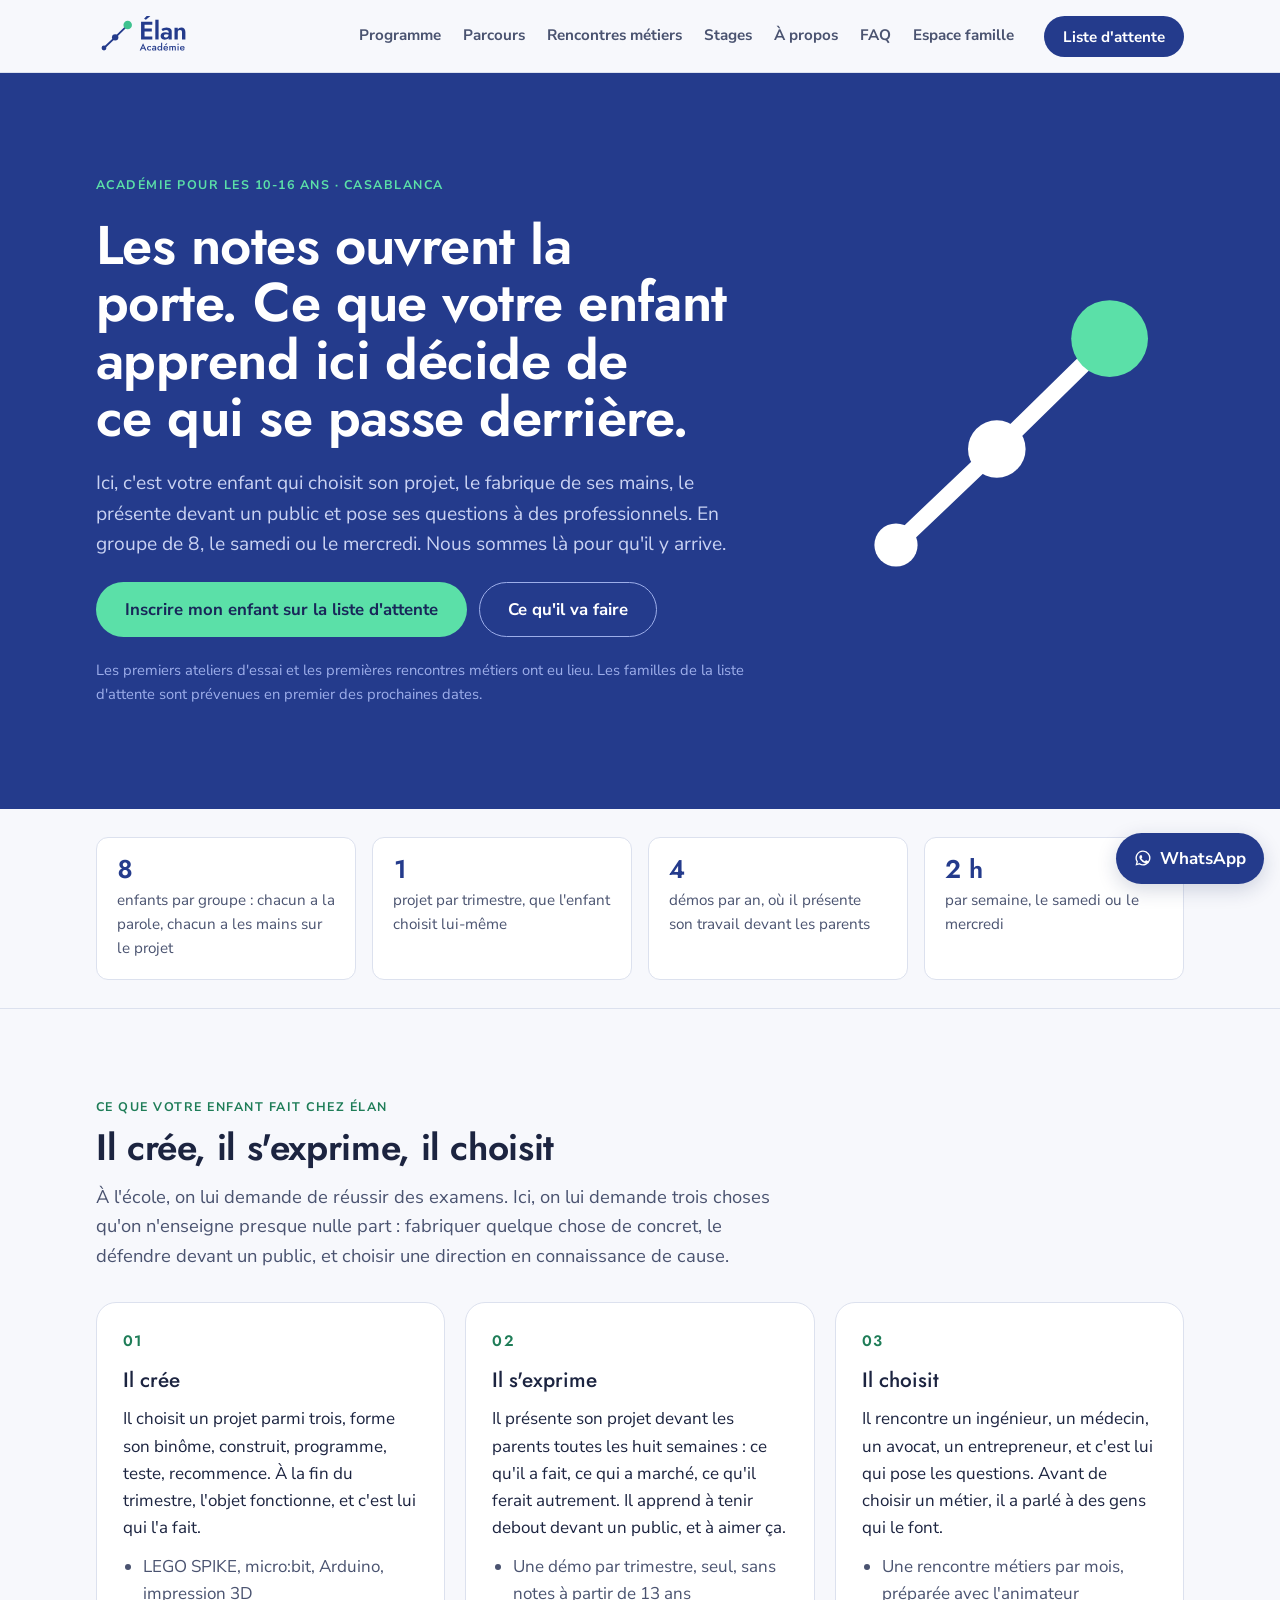
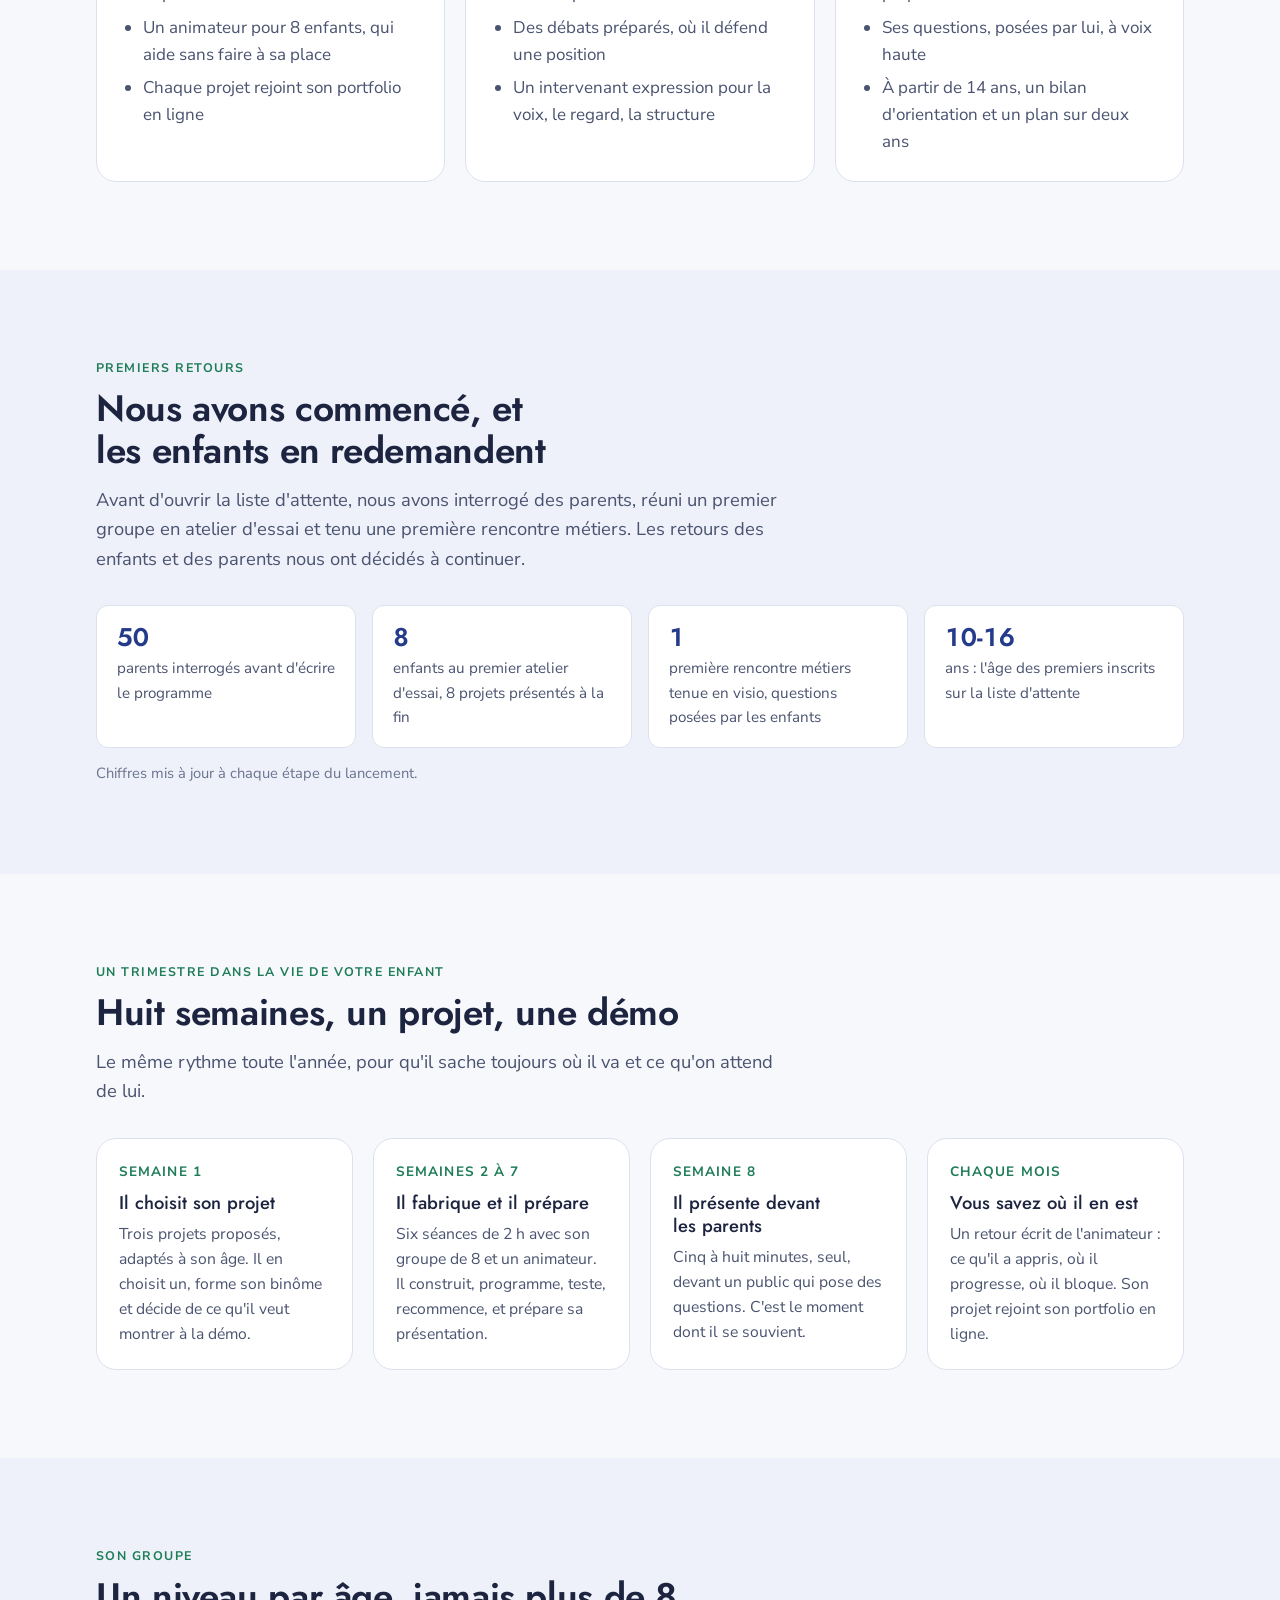
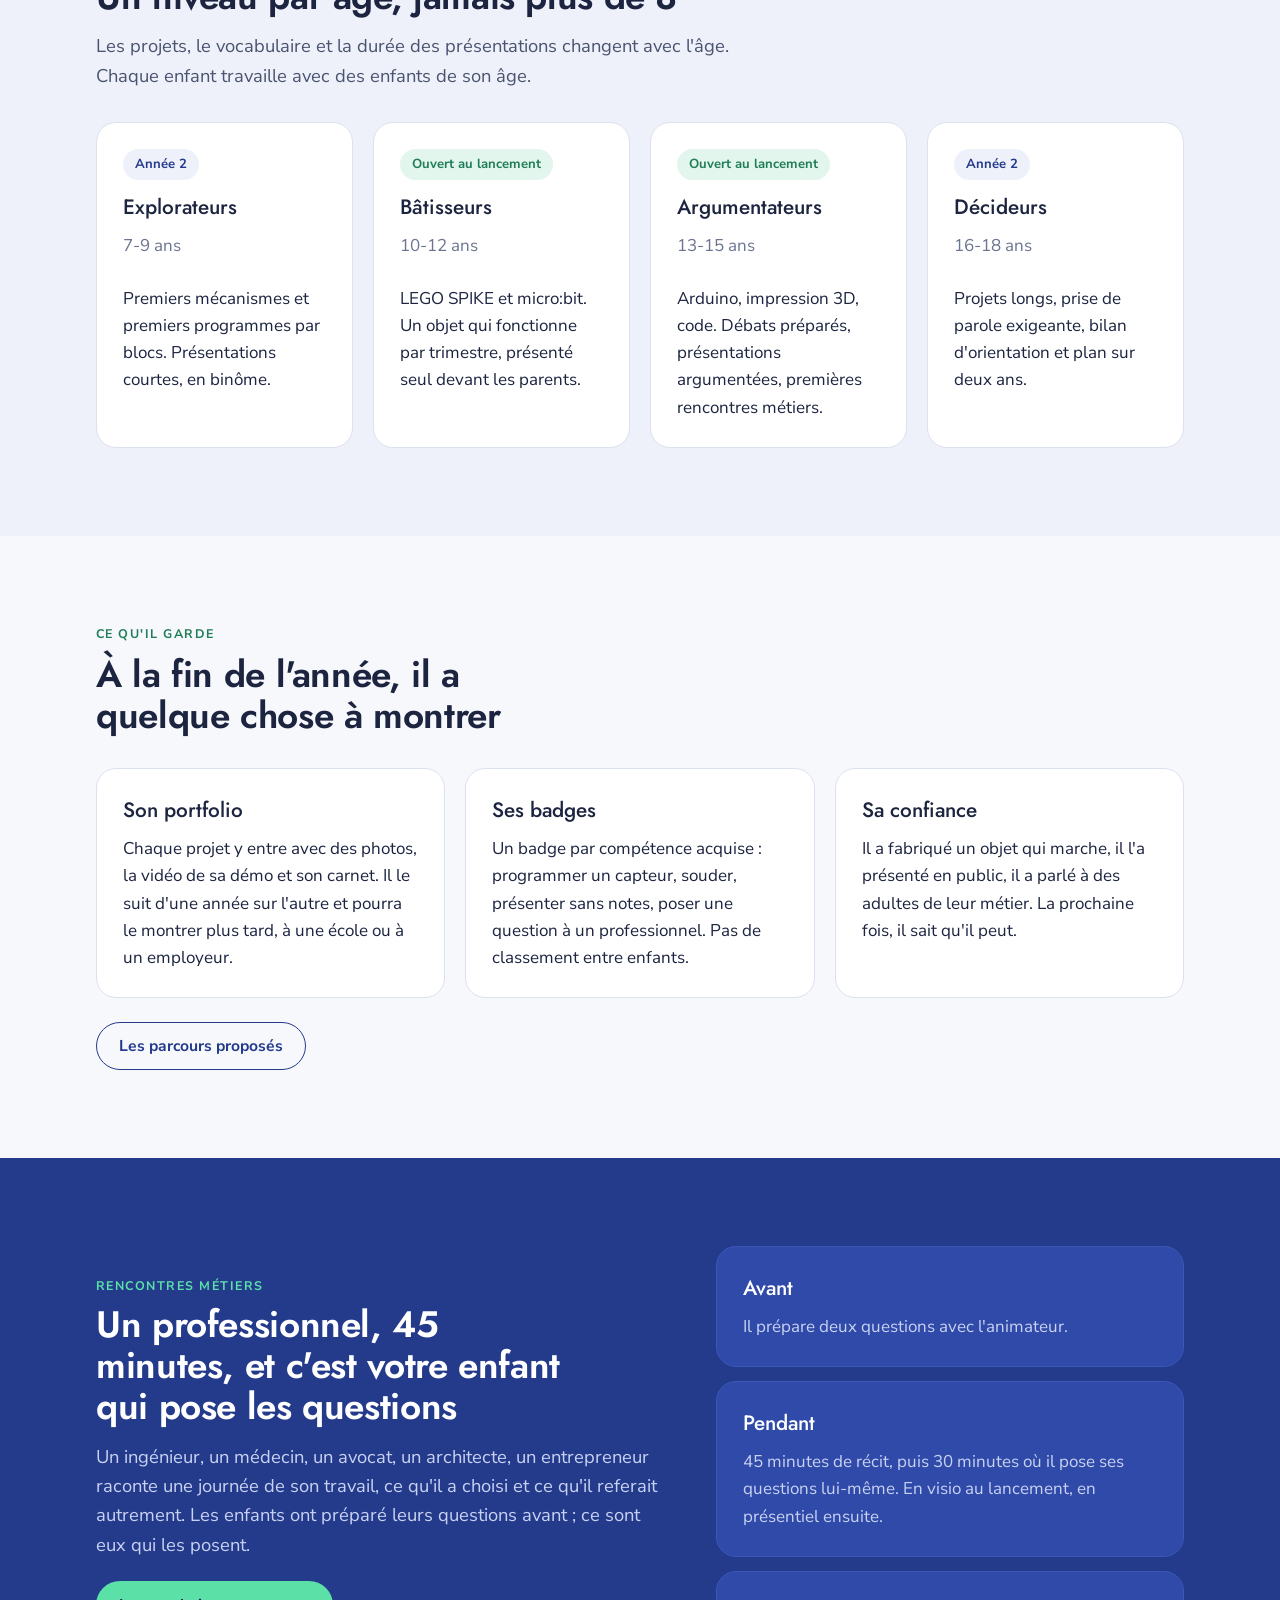
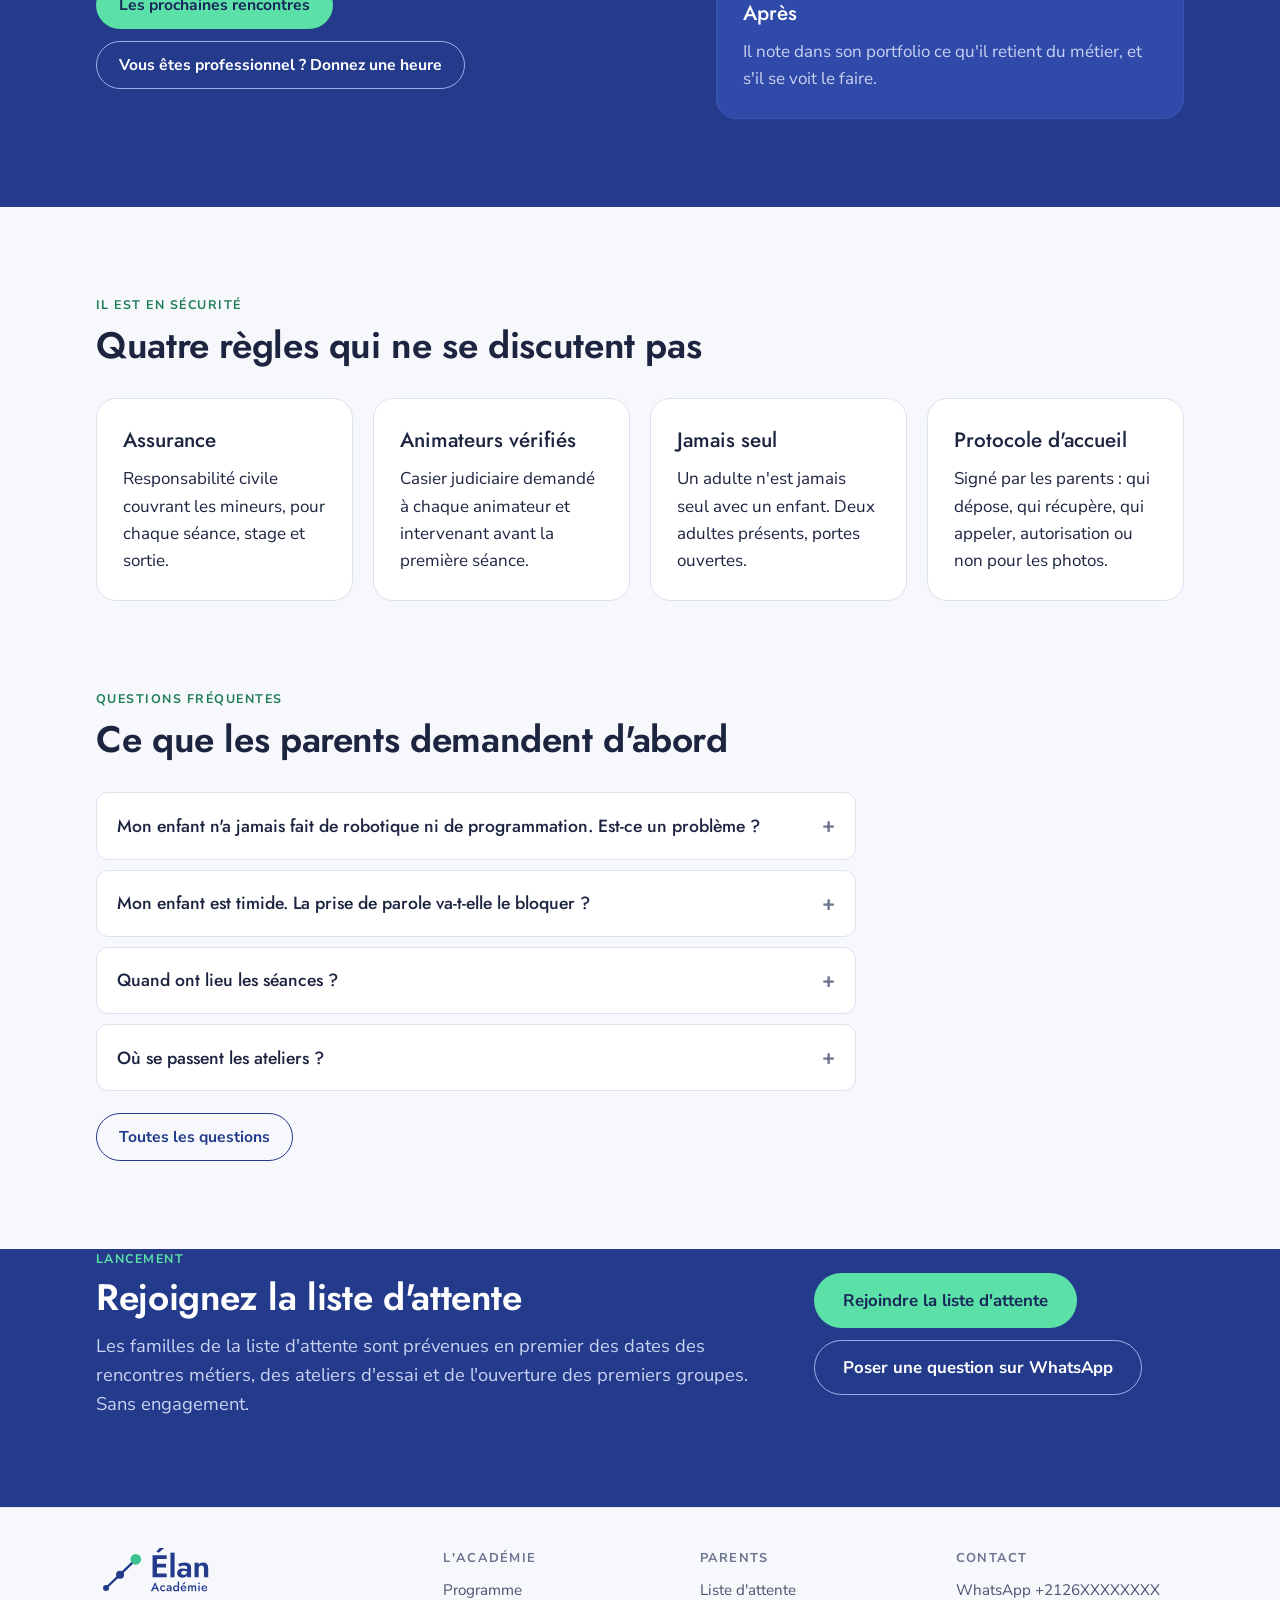
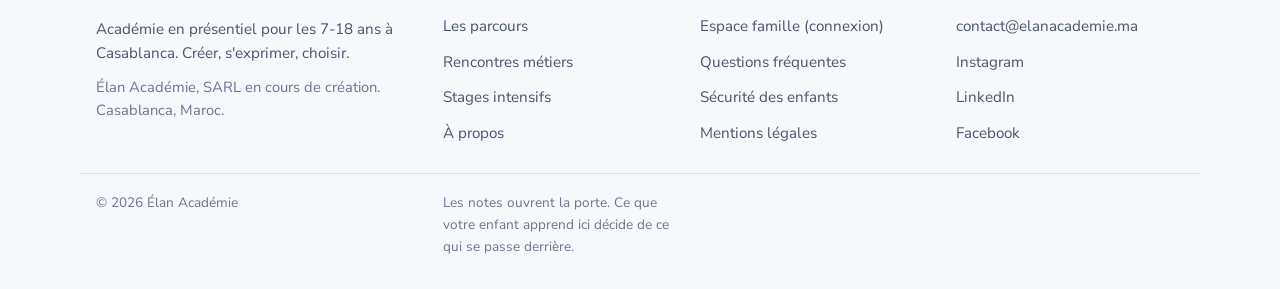
==== commit c215d110: "Application V2 : espaces administration, animateur et parents (Supabase), formulaire relié à la base" ====
--- a/index.html
+++ b/index.html
@@ -9,6 +9,7 @@
 <link rel="icon" href="data:image/svg+xml,%3Csvg%20xmlns%3D%22http%3A//www.w3.org/2000/svg%22%20viewBox%3D%220%200%20300%20300%22%20width%3D%2264%22%20height%3D%2264%22%3E%3Cpath%20d%3D%22M60%20240L144%20160%22%20stroke%3D%22%23243B8C%22%20stroke-width%3D%2214%22%20stroke-linecap%3D%22round%22%20fill%3D%22none%22/%3E%3Cpath%20d%3D%22M144%20160L238%2068%22%20stroke%3D%22%23243B8C%22%20stroke-width%3D%2214%22%20stroke-linecap%3D%22round%22%20fill%3D%22none%22/%3E%3Ccircle%20cx%3D%2260%22%20cy%3D%22240%22%20r%3D%2218%22%20fill%3D%22%23243B8C%22/%3E%3Ccircle%20cx%3D%22144%22%20cy%3D%22160%22%20r%3D%2224%22%20fill%3D%22%23243B8C%22/%3E%3Ccircle%20cx%3D%22238%22%20cy%3D%2268%22%20r%3D%2232%22%20fill%3D%22%233EC28F%22/%3E%3C/svg%3E">
 <link rel="preconnect" href="https://fonts.googleapis.com"><link rel="preconnect" href="https://fonts.gstatic.com" crossorigin><link rel="stylesheet" href="https://fonts.googleapis.com/css2?family=Jost:wght@500;600&family=Nunito+Sans:wght@400;700&display=swap">
 <link rel="stylesheet" href="assets/site.css">
+<script src="app/config.js"></script>
 </head>
 <body>
 <header class="site-header">
@@ -18,7 +19,7 @@
       <img class="logo-dark" src="assets/logo-horizontal-negatif.svg" alt="" width="94" height="40">
     </a>
     <button class="nav-toggle" type="button" aria-expanded="false" aria-controls="nav">Menu</button>
-    <nav class="nav" id="nav" aria-label="Navigation principale"><a href="programme.html">Programme</a><a href="parcours.html">Parcours</a><a href="metiers.html">Rencontres métiers</a><a href="stages.html">Stages</a><a href="a-propos.html">À propos</a><a href="faq.html">FAQ</a><a class="btn btn-primary" href="inscription.html">Liste d'attente</a></nav>
+    <nav class="nav" id="nav" aria-label="Navigation principale"><a href="programme.html">Programme</a><a href="parcours.html">Parcours</a><a href="metiers.html">Rencontres métiers</a><a href="stages.html">Stages</a><a href="a-propos.html">À propos</a><a href="faq.html">FAQ</a><a href="app/">Espace famille</a><a class="btn btn-primary" href="inscription.html">Liste d'attente</a></nav>
   </div>
 </header>
 <main>
@@ -166,7 +167,7 @@
     </div>
     <div>
       <h4>Parents</h4>
-      <ul><li><a href="inscription.html">Liste d'attente</a></li><li><a href="faq.html">Questions fréquentes</a></li><li><a href="a-propos.html#securite">Sécurité des enfants</a></li><li><a href="mentions-legales.html">Mentions légales</a></li></ul>
+      <ul><li><a href="inscription.html">Liste d'attente</a></li><li><a href="app/">Espace famille (connexion)</a></li><li><a href="faq.html">Questions fréquentes</a></li><li><a href="a-propos.html#securite">Sécurité des enfants</a></li><li><a href="mentions-legales.html">Mentions légales</a></li></ul>
     </div>
     <div>
       <h4>Contact</h4>
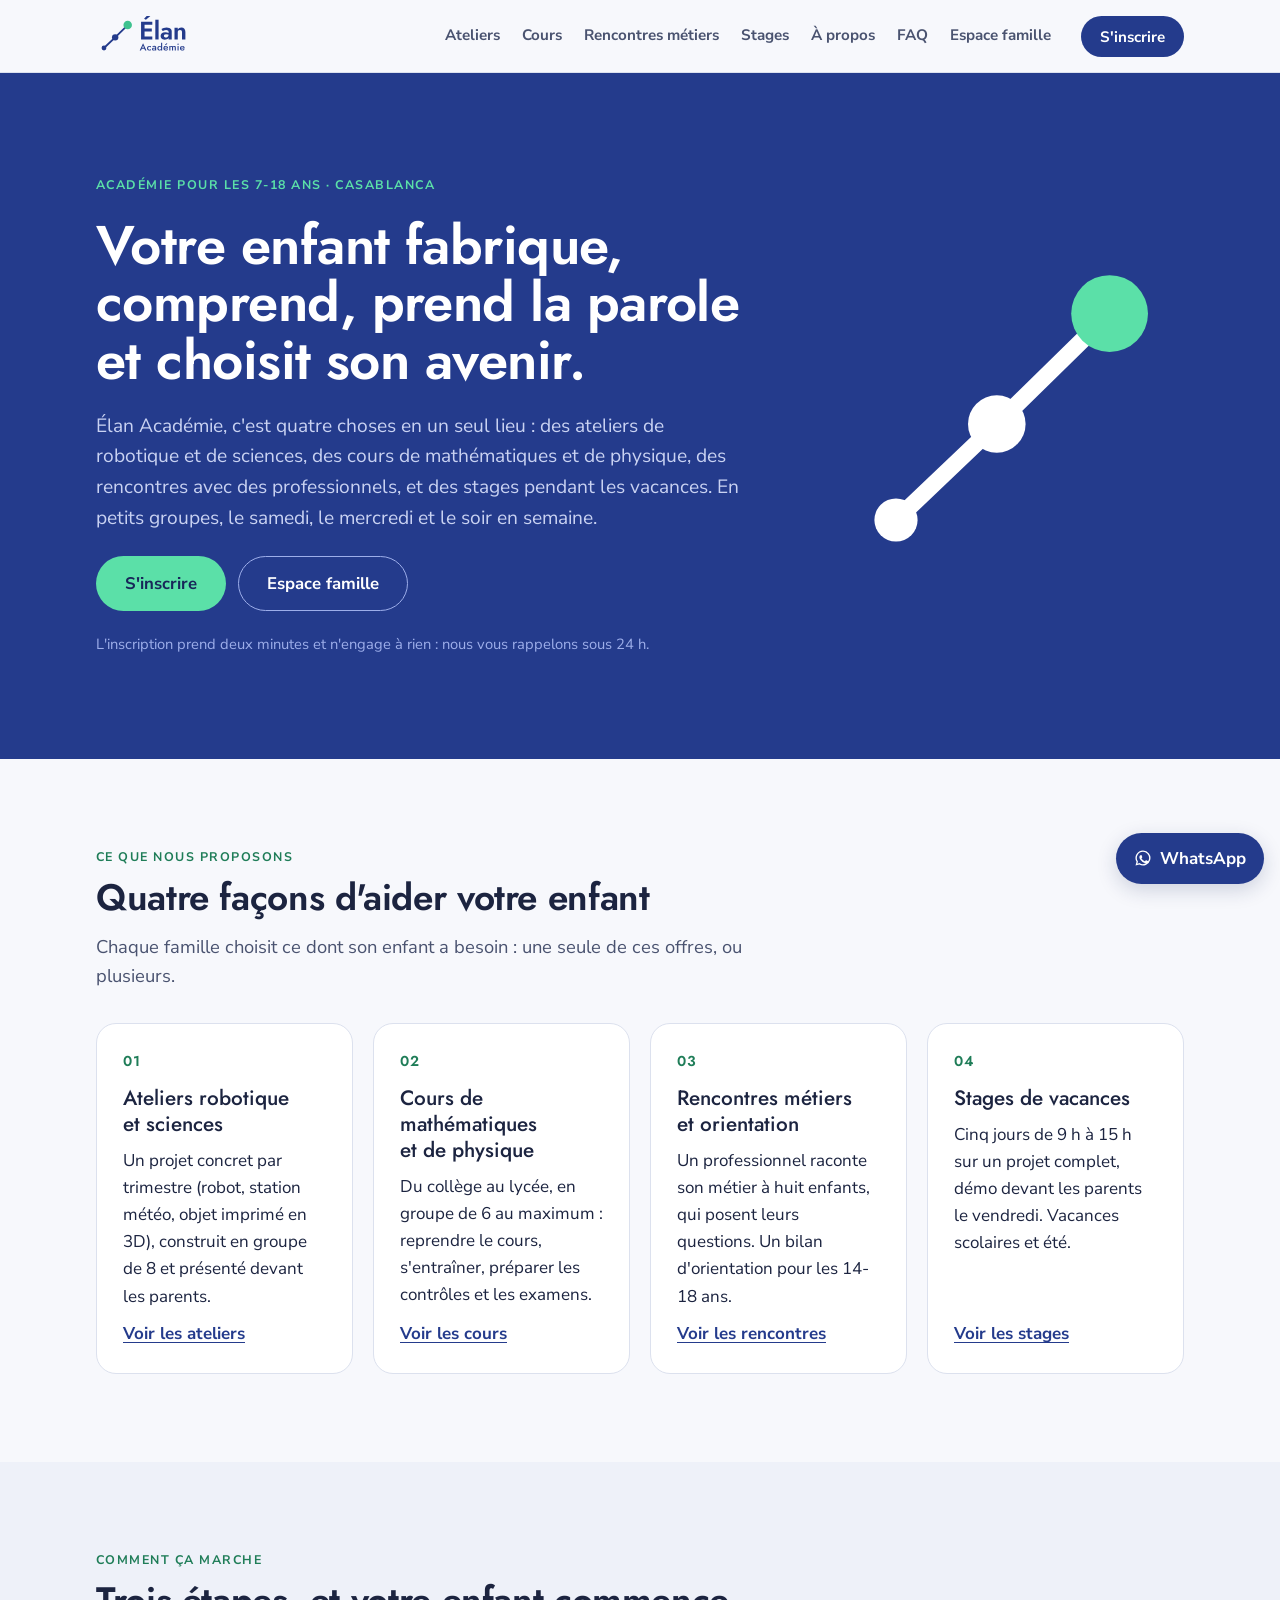
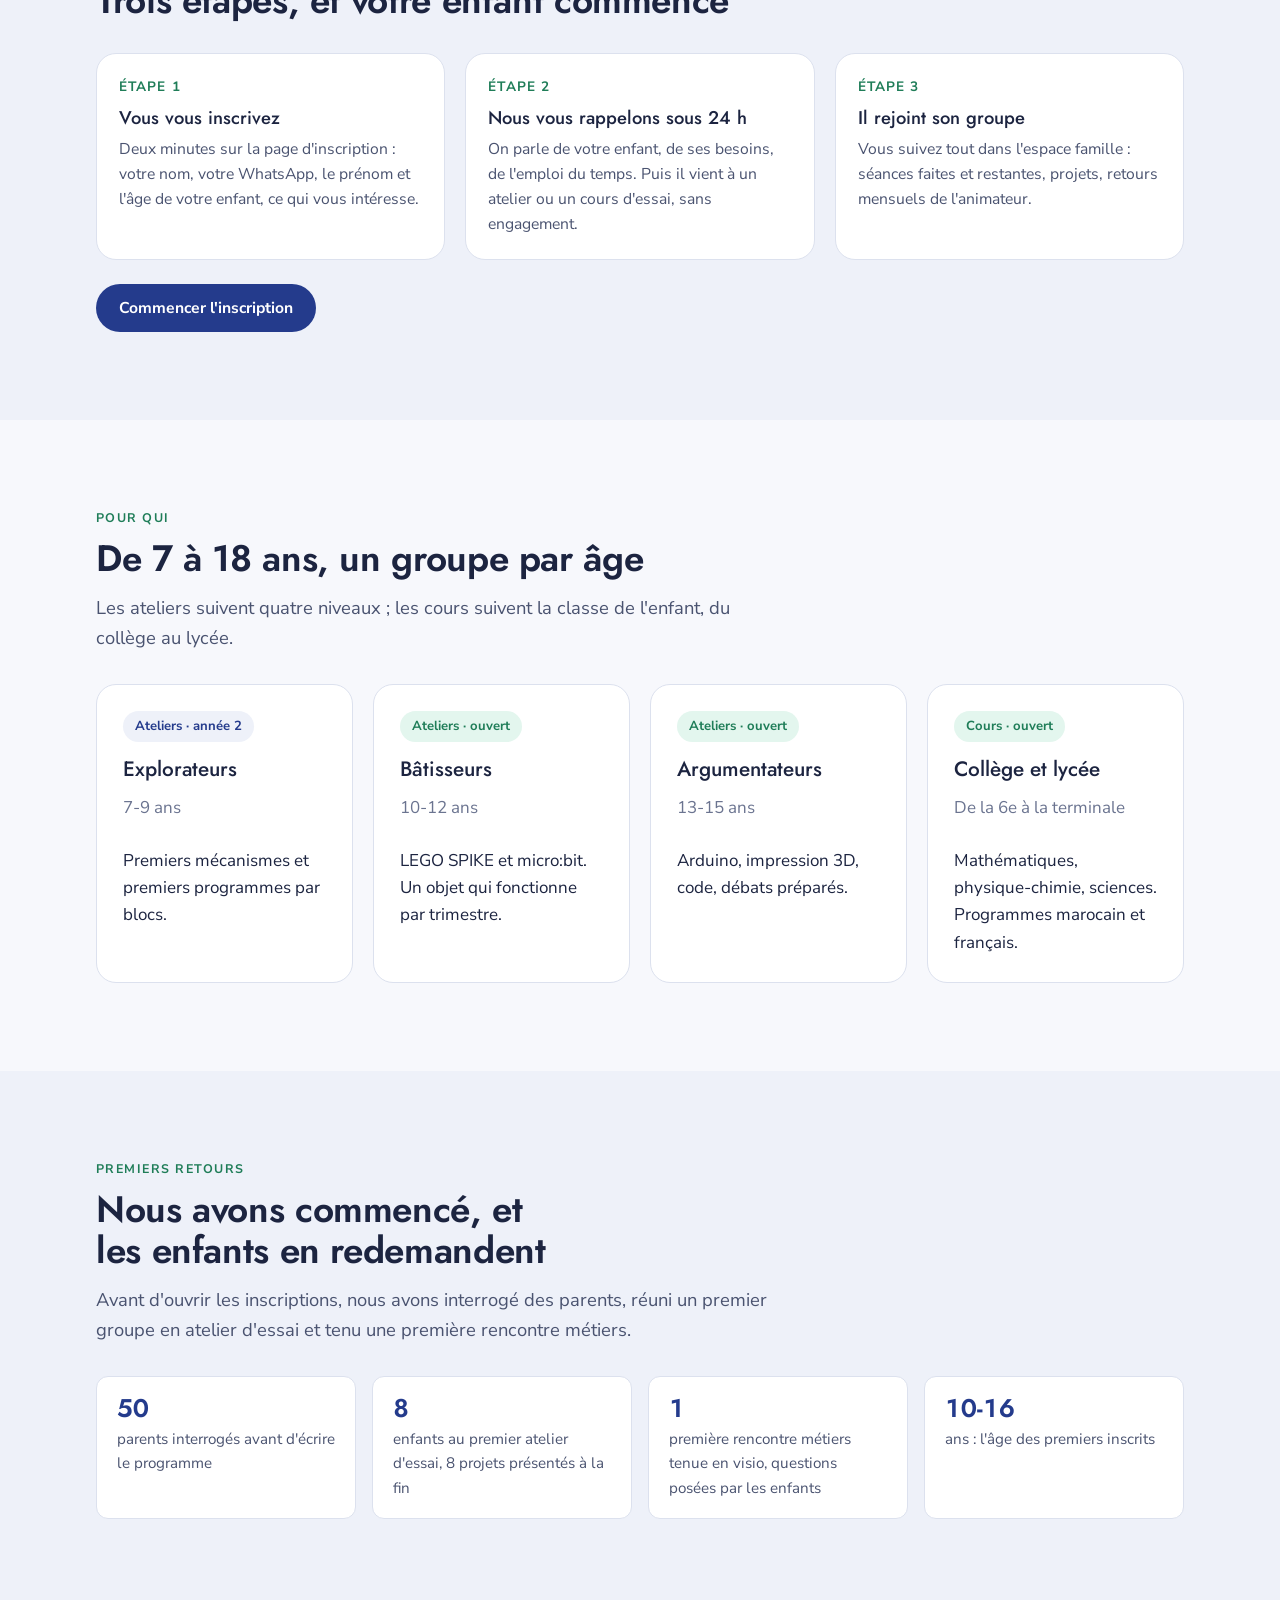
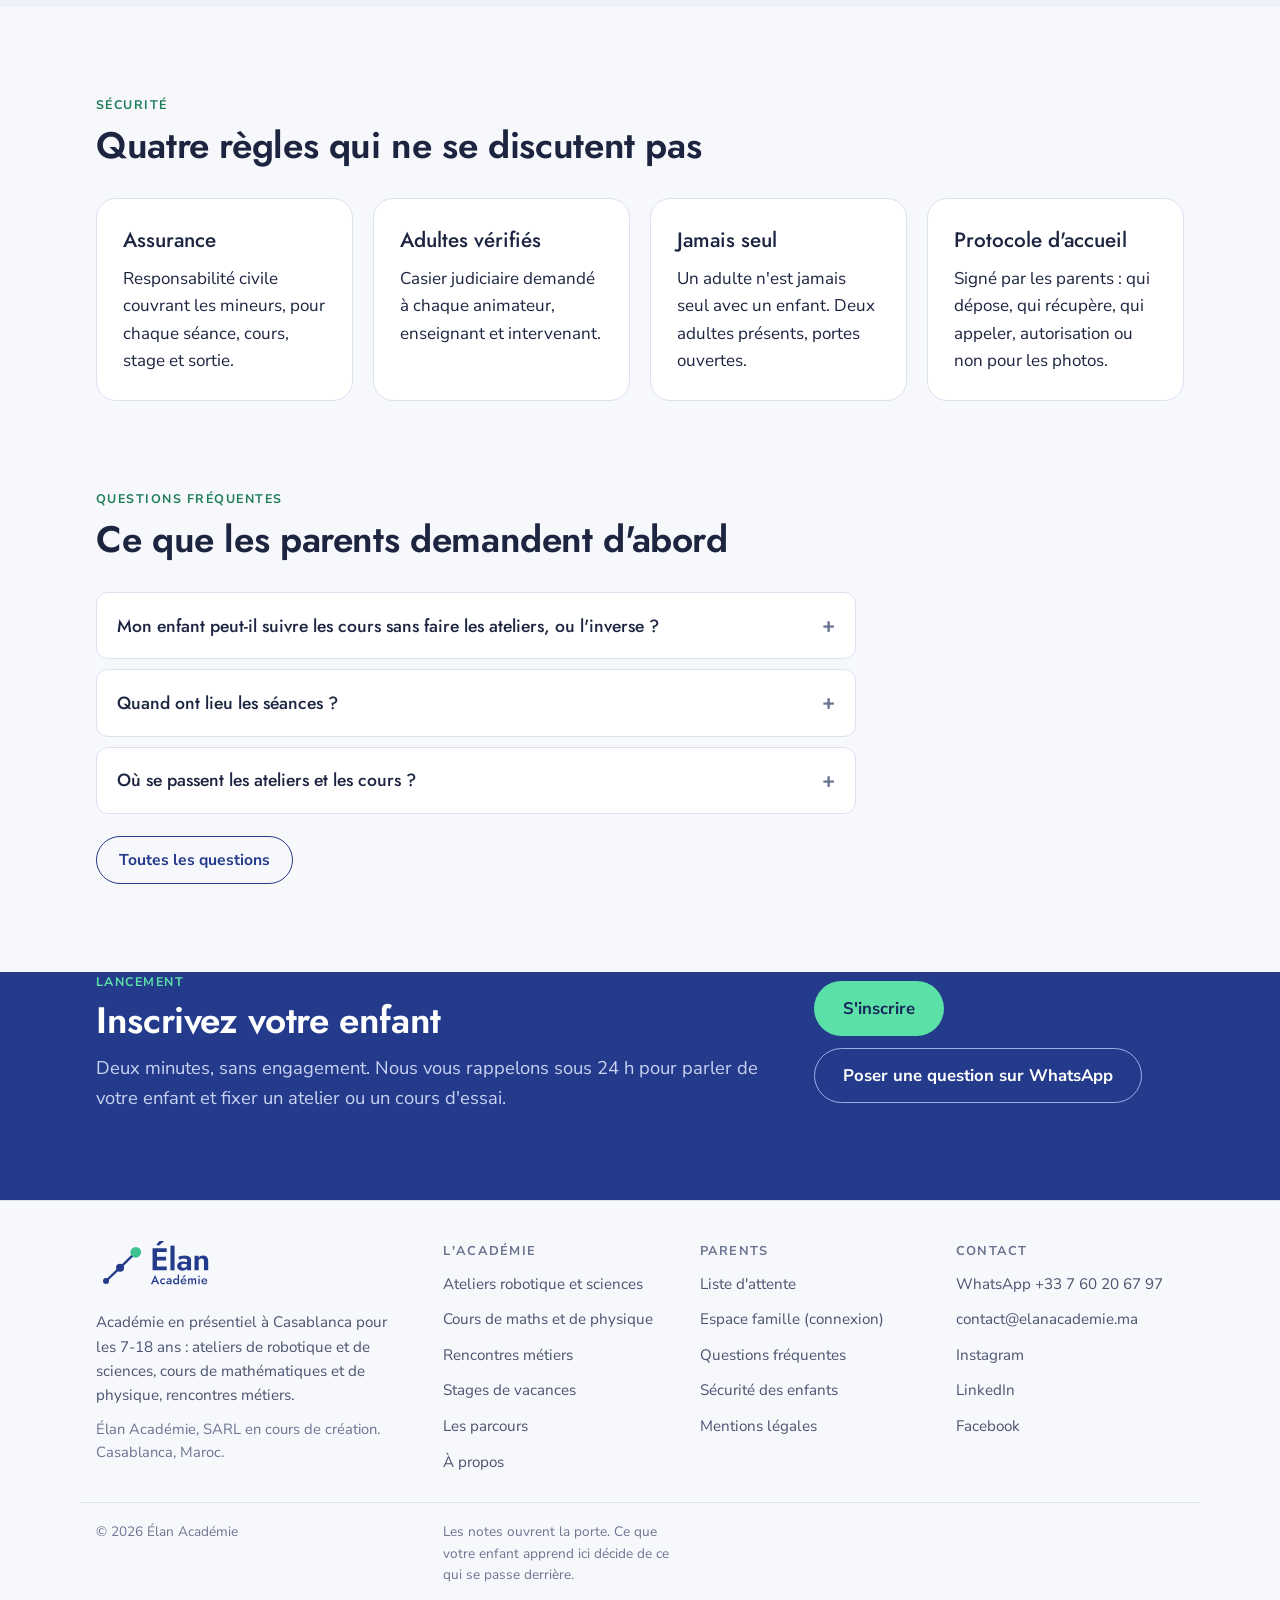
==== commit f6eb0c1a: "Accueil simplifié, cours de maths et physique, numéro WhatsApp, confirmation d'inscription, groupes " ====
--- a/index.html
+++ b/index.html
@@ -4,8 +4,8 @@
 <meta charset="utf-8">
 <meta name="viewport" content="width=device-width, initial-scale=1, viewport-fit=cover">
 <title>Élan Académie</title>
-<meta name="description" content="Académie en présentiel pour les 10-16 ans à Casablanca. Votre enfant choisit un projet, le fabrique, le présente devant les parents et rencontre des professionnels. Robotique, prise de parole, rencontres métiers.">
-<meta property="og:title" content="Élan Académie"><meta property="og:description" content="Académie en présentiel pour les 10-16 ans à Casablanca. Votre enfant choisit un projet, le fabrique, le présente devant les parents et rencontre des professionnels. Robotique, prise de parole, rencontres métiers."><meta property="og:type" content="website"><meta property="og:locale" content="fr_MA">
+<meta name="description" content="Élan Académie, Casablanca : ateliers de robotique et de sciences, cours de mathématiques et de physique, rencontres métiers et stages de vacances pour les 7-18 ans.">
+<meta property="og:title" content="Élan Académie"><meta property="og:description" content="Élan Académie, Casablanca : ateliers de robotique et de sciences, cours de mathématiques et de physique, rencontres métiers et stages de vacances pour les 7-18 ans."><meta property="og:type" content="website"><meta property="og:locale" content="fr_MA">
 <link rel="icon" href="data:image/svg+xml,%3Csvg%20xmlns%3D%22http%3A//www.w3.org/2000/svg%22%20viewBox%3D%220%200%20300%20300%22%20width%3D%2264%22%20height%3D%2264%22%3E%3Cpath%20d%3D%22M60%20240L144%20160%22%20stroke%3D%22%23243B8C%22%20stroke-width%3D%2214%22%20stroke-linecap%3D%22round%22%20fill%3D%22none%22/%3E%3Cpath%20d%3D%22M144%20160L238%2068%22%20stroke%3D%22%23243B8C%22%20stroke-width%3D%2214%22%20stroke-linecap%3D%22round%22%20fill%3D%22none%22/%3E%3Ccircle%20cx%3D%2260%22%20cy%3D%22240%22%20r%3D%2218%22%20fill%3D%22%23243B8C%22/%3E%3Ccircle%20cx%3D%22144%22%20cy%3D%22160%22%20r%3D%2224%22%20fill%3D%22%23243B8C%22/%3E%3Ccircle%20cx%3D%22238%22%20cy%3D%2268%22%20r%3D%2232%22%20fill%3D%22%233EC28F%22/%3E%3C/svg%3E">
 <link rel="preconnect" href="https://fonts.googleapis.com"><link rel="preconnect" href="https://fonts.gstatic.com" crossorigin><link rel="stylesheet" href="https://fonts.googleapis.com/css2?family=Jost:wght@500;600&family=Nunito+Sans:wght@400;700&display=swap">
 <link rel="stylesheet" href="assets/site.css">
@@ -19,114 +19,77 @@
       <img class="logo-dark" src="assets/logo-horizontal-negatif.svg" alt="" width="94" height="40">
     </a>
     <button class="nav-toggle" type="button" aria-expanded="false" aria-controls="nav">Menu</button>
-    <nav class="nav" id="nav" aria-label="Navigation principale"><a href="programme.html">Programme</a><a href="parcours.html">Parcours</a><a href="metiers.html">Rencontres métiers</a><a href="stages.html">Stages</a><a href="a-propos.html">À propos</a><a href="faq.html">FAQ</a><a href="app/">Espace famille</a><a class="btn btn-primary" href="inscription.html">Liste d'attente</a></nav>
+    <nav class="nav" id="nav" aria-label="Navigation principale"><a href="programme.html">Ateliers</a><a href="cours.html">Cours</a><a href="metiers.html">Rencontres métiers</a><a href="stages.html">Stages</a><a href="a-propos.html">À propos</a><a href="faq.html">FAQ</a><a href="app/">Espace famille</a><a class="btn btn-primary" href="inscription.html">S'inscrire</a></nav>
   </div>
 </header>
 <main>
 <section class="band hero">
   <div class="wrap">
     <div class="hero-text">
-      <p class="eyebrow">Académie pour les 10-16 ans · Casablanca</p>
-      <h1>Les notes ouvrent la porte. Ce que votre enfant apprend ici décide de ce qui se passe derrière.</h1>
-      <p class="lead">Ici, c'est votre enfant qui choisit son projet, le fabrique de ses mains, le présente devant un public et pose ses questions à des professionnels. En groupe de 8, le samedi ou le mercredi. Nous sommes là pour qu'il y arrive.</p>
-      <div class="btn-row"><a class="btn btn-primary btn-lg" href="inscription.html">Inscrire mon enfant sur la liste d'attente</a><a class="btn btn-secondary btn-lg" href="programme.html">Ce qu'il va faire</a></div>
-      <p class="small" style="color:var(--band-muted)">Les premiers ateliers d'essai et les premières rencontres métiers ont eu lieu. Les familles de la liste d'attente sont prévenues en premier des prochaines dates.</p>
+      <p class="eyebrow">Académie pour les 7-18 ans · Casablanca</p>
+      <h1>Votre enfant fabrique, comprend, prend la parole et choisit son avenir.</h1>
+      <p class="lead">Élan Académie, c'est quatre choses en un seul lieu : des ateliers de robotique et de sciences, des cours de mathématiques et de physique, des rencontres avec des professionnels, et des stages pendant les vacances. En petits groupes, le samedi, le mercredi et le soir en semaine.</p>
+      <div class="btn-row"><a class="btn btn-primary btn-lg" href="inscription.html">S'inscrire</a><a class="btn btn-secondary btn-lg" href="app/">Espace famille</a></div>
+      <p class="small" style="color:var(--band-muted)">L'inscription prend deux minutes et n'engage à rien : nous vous rappelons sous 24 h.</p>
     </div>
     <div class="hero-sym" aria-hidden="true"><svg xmlns="http://www.w3.org/2000/svg" viewBox="0 0 300 300" width="360" height="360"><path d="M60 240L144 160" stroke="var(--band-node)" stroke-width="14" stroke-linecap="round" fill="none"/><path d="M144 160L238 68" stroke="var(--band-node)" stroke-width="14" stroke-linecap="round" fill="none"/><circle cx="60" cy="240" r="18" fill="var(--band-node)"/><circle cx="144" cy="160" r="24" fill="var(--band-node)"/><circle cx="238" cy="68" r="32" fill="var(--band-accent)"/></svg></div>
   </div>
 </section>
 
-<section class="facts-band">
-  <div class="wrap facts">
-    <div class="fact"><strong class="num">8</strong><span>enfants par groupe : chacun a la parole, chacun a les mains sur le projet</span></div>
-    <div class="fact"><strong class="num">1</strong><span>projet par trimestre, que l'enfant choisit lui-même</span></div>
-    <div class="fact"><strong class="num">4</strong><span>démos par an, où il présente son travail devant les parents</span></div>
-    <div class="fact"><strong class="num">2 h</strong><span>par semaine, le samedi ou le mercredi</span></div>
-  </div>
-</section>
-
 <section class="section">
   <div class="wrap">
-    <div class="section-head"><p class="eyebrow">Ce que votre enfant fait chez Élan</p><h2>Il crée, il s'exprime, il choisit</h2><p class="lead">À l'école, on lui demande de réussir des examens. Ici, on lui demande trois choses qu'on n'enseigne presque nulle part : fabriquer quelque chose de concret, le défendre devant un public, et choisir une direction en connaissance de cause.</p></div>
-    <div class="grid grid-3">
-      <article class="card pillar"><span class="pillar-num">01</span><h3>Il crée</h3><p>Il choisit un projet parmi trois, forme son binôme, construit, programme, teste, recommence. À la fin du trimestre, l'objet fonctionne, et c'est lui qui l'a fait.</p><ul><li>LEGO SPIKE, micro:bit, Arduino, impression 3D</li><li>Un animateur pour 8 enfants, qui aide sans faire à sa place</li><li>Chaque projet rejoint son portfolio en ligne</li></ul></article>
-      <article class="card pillar"><span class="pillar-num">02</span><h3>Il s'exprime</h3><p>Il présente son projet devant les parents toutes les huit semaines : ce qu'il a fait, ce qui a marché, ce qu'il ferait autrement. Il apprend à tenir debout devant un public, et à aimer ça.</p><ul><li>Une démo par trimestre, seul, sans notes à partir de 13 ans</li><li>Des débats préparés, où il défend une position</li><li>Un intervenant expression pour la voix, le regard, la structure</li></ul></article>
-      <article class="card pillar"><span class="pillar-num">03</span><h3>Il choisit</h3><p>Il rencontre un ingénieur, un médecin, un avocat, un entrepreneur, et c'est lui qui pose les questions. Avant de choisir un métier, il a parlé à des gens qui le font.</p><ul><li>Une rencontre métiers par mois, préparée avec l'animateur</li><li>Ses questions, posées par lui, à voix haute</li><li>À partir de 14 ans, un bilan d'orientation et un plan sur deux ans</li></ul></article>
+    <div class="section-head"><p class="eyebrow">Ce que nous proposons</p><h2>Quatre façons d'aider votre enfant</h2><p class="lead">Chaque famille choisit ce dont son enfant a besoin : une seule de ces offres, ou plusieurs.</p></div>
+    <div class="grid grid-4">
+      <article class="card offer"><span class="offer-num">01</span><h3>Ateliers robotique et sciences</h3><p>Un projet concret par trimestre (robot, station météo, objet imprimé en 3D), construit en groupe de 8 et présenté devant les parents.</p><a class="more" href="programme.html">Voir les ateliers</a></article>
+      <article class="card offer"><span class="offer-num">02</span><h3>Cours de mathématiques et de physique</h3><p>Du collège au lycée, en groupe de 6 au maximum : reprendre le cours, s'entraîner, préparer les contrôles et les examens.</p><a class="more" href="cours.html">Voir les cours</a></article>
+      <article class="card offer"><span class="offer-num">03</span><h3>Rencontres métiers et orientation</h3><p>Un professionnel raconte son métier à huit enfants, qui posent leurs questions. Un bilan d'orientation pour les 14-18 ans.</p><a class="more" href="metiers.html">Voir les rencontres</a></article>
+      <article class="card offer"><span class="offer-num">04</span><h3>Stages de vacances</h3><p>Cinq jours de 9 h à 15 h sur un projet complet, démo devant les parents le vendredi. Vacances scolaires et été.</p><a class="more" href="stages.html">Voir les stages</a></article>
     </div>
   </div>
 </section>
 
 <section class="section band-2" style="padding-top:clamp(48px,7vw,88px)">
   <div class="wrap">
-    <div class="section-head"><p class="eyebrow">Premiers retours</p><h2>Nous avons commencé, et les enfants en redemandent</h2><p class="lead">Avant d'ouvrir la liste d'attente, nous avons interrogé des parents, réuni un premier groupe en atelier d'essai et tenu une première rencontre métiers. Les retours des enfants et des parents nous ont décidés à continuer.</p></div>
-    <div class="facts">
-      <div class="fact"><strong class="num">50</strong><span>parents interrogés avant d'écrire le programme</span></div>
-      <div class="fact"><strong class="num">8</strong><span>enfants au premier atelier d'essai, 8 projets présentés à la fin</span></div>
-      <div class="fact"><strong class="num">1</strong><span>première rencontre métiers tenue en visio, questions posées par les enfants</span></div>
-      <div class="fact"><strong class="num">10-16</strong><span>ans : l'âge des premiers inscrits sur la liste d'attente</span></div>
+    <div class="section-head"><p class="eyebrow">Comment ça marche</p><h2>Trois étapes, et votre enfant commence</h2></div>
+    <div class="steps" style="grid-template-columns:repeat(auto-fit,minmax(min(100%,260px),1fr))">
+      <div class="step"><span class="when">Étape 1</span><h3>Vous vous inscrivez</h3><p>Deux minutes sur la page d'inscription : votre nom, votre WhatsApp, le prénom et l'âge de votre enfant, ce qui vous intéresse.</p></div>
+      <div class="step"><span class="when">Étape 2</span><h3>Nous vous rappelons sous 24 h</h3><p>On parle de votre enfant, de ses besoins, de l'emploi du temps. Puis il vient à un atelier ou un cours d'essai, sans engagement.</p></div>
+      <div class="step"><span class="when">Étape 3</span><h3>Il rejoint son groupe</h3><p>Vous suivez tout dans l'espace famille : séances faites et restantes, projets, retours mensuels de l'animateur.</p></div>
     </div>
-    <p class="small muted" style="margin-top:14px">Chiffres mis à jour à chaque étape du lancement.</p>
+    <div class="btn-row" style="margin-top:24px"><a class="btn btn-primary" href="inscription.html">Commencer l'inscription</a></div>
   </div>
 </section>
 
 <section class="section" style="padding-top:clamp(48px,7vw,88px)">
   <div class="wrap">
-    <div class="section-head"><p class="eyebrow">Un trimestre dans la vie de votre enfant</p><h2>Huit semaines, un projet, une démo</h2><p class="lead">Le même rythme toute l'année, pour qu'il sache toujours où il va et ce qu'on attend de lui.</p></div>
-    <div class="steps">
-      <div class="step"><span class="when">Semaine 1</span><h3>Il choisit son projet</h3><p>Trois projets proposés, adaptés à son âge. Il en choisit un, forme son binôme et décide de ce qu'il veut montrer à la démo.</p></div>
-      <div class="step"><span class="when">Semaines 2 à 7</span><h3>Il fabrique et il prépare</h3><p>Six séances de 2 h avec son groupe de 8 et un animateur. Il construit, programme, teste, recommence, et prépare sa présentation.</p></div>
-      <div class="step"><span class="when">Semaine 8</span><h3>Il présente devant les parents</h3><p>Cinq à huit minutes, seul, devant un public qui pose des questions. C'est le moment dont il se souvient.</p></div>
-      <div class="step"><span class="when">Chaque mois</span><h3>Vous savez où il en est</h3><p>Un retour écrit de l'animateur : ce qu'il a appris, où il progresse, où il bloque. Son projet rejoint son portfolio en ligne.</p></div>
+    <div class="section-head"><p class="eyebrow">Pour qui</p><h2>De 7 à 18 ans, un groupe par âge</h2><p class="lead">Les ateliers suivent quatre niveaux ; les cours suivent la classe de l'enfant, du collège au lycée.</p></div>
+    <div class="grid grid-4">
+      <article class="card"><span class="pill">Ateliers · année 2</span><h3>Explorateurs</h3><p class="muted">7-9 ans</p><p>Premiers mécanismes et premiers programmes par blocs.</p></article>
+      <article class="card"><span class="pill pill-green">Ateliers · ouvert</span><h3>Bâtisseurs</h3><p class="muted">10-12 ans</p><p>LEGO SPIKE et micro:bit. Un objet qui fonctionne par trimestre.</p></article>
+      <article class="card"><span class="pill pill-green">Ateliers · ouvert</span><h3>Argumentateurs</h3><p class="muted">13-15 ans</p><p>Arduino, impression 3D, code, débats préparés.</p></article>
+      <article class="card"><span class="pill pill-green">Cours · ouvert</span><h3>Collège et lycée</h3><p class="muted">De la 6e à la terminale</p><p>Mathématiques, physique-chimie, sciences. Programmes marocain et français.</p></article>
     </div>
   </div>
 </section>
 
 <section class="section band-2" style="padding-top:clamp(48px,7vw,88px)">
   <div class="wrap">
-    <div class="section-head"><p class="eyebrow">Son groupe</p><h2>Un niveau par âge, jamais plus de 8</h2><p class="lead">Les projets, le vocabulaire et la durée des présentations changent avec l'âge. Chaque enfant travaille avec des enfants de son âge.</p></div>
-    <div class="grid grid-4">
-      <article class="card"><span class="pill">Année 2</span><h3>Explorateurs</h3><p class="muted">7-9 ans</p><p>Premiers mécanismes et premiers programmes par blocs. Présentations courtes, en binôme.</p></article>
-      <article class="card"><span class="pill pill-green">Ouvert au lancement</span><h3>Bâtisseurs</h3><p class="muted">10-12 ans</p><p>LEGO SPIKE et micro:bit. Un objet qui fonctionne par trimestre, présenté seul devant les parents.</p></article>
-      <article class="card"><span class="pill pill-green">Ouvert au lancement</span><h3>Argumentateurs</h3><p class="muted">13-15 ans</p><p>Arduino, impression 3D, code. Débats préparés, présentations argumentées, premières rencontres métiers.</p></article>
-      <article class="card"><span class="pill">Année 2</span><h3>Décideurs</h3><p class="muted">16-18 ans</p><p>Projets longs, prise de parole exigeante, bilan d'orientation et plan sur deux ans.</p></article>
-    </div>
-  </div>
-</section>
-
-<section class="section" style="padding-top:clamp(48px,7vw,88px)">
-  <div class="wrap">
-    <div class="section-head"><p class="eyebrow">Ce qu'il garde</p><h2>À la fin de l'année, il a quelque chose à montrer</h2></div>
-    <div class="grid grid-3">
-      <article class="card"><h3>Son portfolio</h3><p>Chaque projet y entre avec des photos, la vidéo de sa démo et son carnet. Il le suit d'une année sur l'autre et pourra le montrer plus tard, à une école ou à un employeur.</p></article>
-      <article class="card"><h3>Ses badges</h3><p>Un badge par compétence acquise : programmer un capteur, souder, présenter sans notes, poser une question à un professionnel. Pas de classement entre enfants.</p></article>
-      <article class="card"><h3>Sa confiance</h3><p>Il a fabriqué un objet qui marche, il l'a présenté en public, il a parlé à des adultes de leur métier. La prochaine fois, il sait qu'il peut.</p></article>
-    </div>
-    <div class="btn-row" style="margin-top:24px"><a class="btn btn-secondary" href="parcours.html">Les parcours proposés</a></div>
-  </div>
-</section>
-
-<section class="section band" style="padding-top:clamp(48px,7vw,88px)">
-  <div class="wrap split">
-    <div>
-      <p class="eyebrow">Rencontres métiers</p>
-      <h2 style="margin-top:8px">Un professionnel, 45 minutes, et c'est votre enfant qui pose les questions</h2>
-      <p class="lead" style="margin-top:14px">Un ingénieur, un médecin, un avocat, un architecte, un entrepreneur raconte une journée de son travail, ce qu'il a choisi et ce qu'il referait autrement. Les enfants ont préparé leurs questions avant ; ce sont eux qui les posent.</p>
-      <div class="btn-row" style="margin-top:22px"><a class="btn btn-primary" href="metiers.html">Les prochaines rencontres</a><a class="btn btn-secondary" href="metiers.html#intervenir">Vous êtes professionnel ? Donnez une heure</a></div>
-    </div>
-    <div class="grid" style="gap:14px">
-      <div class="card"><h3>Avant</h3><p>Il prépare deux questions avec l'animateur.</p></div>
-      <div class="card"><h3>Pendant</h3><p>45 minutes de récit, puis 30 minutes où il pose ses questions lui-même. En visio au lancement, en présentiel ensuite.</p></div>
-      <div class="card"><h3>Après</h3><p>Il note dans son portfolio ce qu'il retient du métier, et s'il se voit le faire.</p></div>
+    <div class="section-head"><p class="eyebrow">Premiers retours</p><h2>Nous avons commencé, et les enfants en redemandent</h2><p class="lead">Avant d'ouvrir les inscriptions, nous avons interrogé des parents, réuni un premier groupe en atelier d'essai et tenu une première rencontre métiers.</p></div>
+    <div class="facts">
+      <div class="fact"><strong class="num">50</strong><span>parents interrogés avant d'écrire le programme</span></div>
+      <div class="fact"><strong class="num">8</strong><span>enfants au premier atelier d'essai, 8 projets présentés à la fin</span></div>
+      <div class="fact"><strong class="num">1</strong><span>première rencontre métiers tenue en visio, questions posées par les enfants</span></div>
+      <div class="fact"><strong class="num">10-16</strong><span>ans : l'âge des premiers inscrits</span></div>
     </div>
   </div>
 </section>
 
 <section class="section" style="padding-top:clamp(48px,7vw,88px)" id="securite">
   <div class="wrap">
-    <div class="section-head"><p class="eyebrow">Il est en sécurité</p><h2>Quatre règles qui ne se discutent pas</h2></div>
+    <div class="section-head"><p class="eyebrow">Sécurité</p><h2>Quatre règles qui ne se discutent pas</h2></div>
     <div class="grid grid-4">
-      <article class="card"><h3>Assurance</h3><p>Responsabilité civile couvrant les mineurs, pour chaque séance, stage et sortie.</p></article>
-      <article class="card"><h3>Animateurs vérifiés</h3><p>Casier judiciaire demandé à chaque animateur et intervenant avant la première séance.</p></article>
+      <article class="card"><h3>Assurance</h3><p>Responsabilité civile couvrant les mineurs, pour chaque séance, cours, stage et sortie.</p></article>
+      <article class="card"><h3>Adultes vérifiés</h3><p>Casier judiciaire demandé à chaque animateur, enseignant et intervenant.</p></article>
       <article class="card"><h3>Jamais seul</h3><p>Un adulte n'est jamais seul avec un enfant. Deux adultes présents, portes ouvertes.</p></article>
       <article class="card"><h3>Protocole d'accueil</h3><p>Signé par les parents : qui dépose, qui récupère, qui appeler, autorisation ou non pour les photos.</p></article>
     </div>
@@ -137,10 +100,9 @@
   <div class="wrap">
     <div class="section-head"><p class="eyebrow">Questions fréquentes</p><h2>Ce que les parents demandent d'abord</h2></div>
     <div class="faq">
-      <details><summary>Mon enfant n'a jamais fait de robotique ni de programmation. Est-ce un problème ?</summary><p>Non. Les projets du premier trimestre partent de zéro. Ce qui compte, c'est la curiosité, pas le niveau de départ.</p></details>
-      <details><summary>Mon enfant est timide. La prise de parole va-t-elle le bloquer ?</summary><p>C'est souvent pour lui que ça compte le plus. On commence en binôme, trois minutes, devant le groupe seulement. La présentation devant les parents vient quand il est prêt. Personne n'est mis en difficulté en public.</p></details>
-      <details><summary>Quand ont lieu les séances ?</summary><p>Le samedi ou le mercredi, 2 heures par semaine, 32 séances sur l'année scolaire. Les horaires exacts sont confirmés avec les familles de la liste d'attente avant l'ouverture des groupes.</p></details>
-      <details><summary>Où se passent les ateliers ?</summary><p>À Casablanca, dans une salle louée les jours d'atelier, du côté d'Anfa ou de Maârif. L'adresse est communiquée aux familles inscrites.</p></details>
+      <details><summary>Mon enfant peut-il suivre les cours sans faire les ateliers, ou l'inverse ?</summary><p>Oui. Les quatre offres sont indépendantes. Beaucoup de familles commencent par l'une et ajoutent l'autre plus tard.</p></details>
+      <details><summary>Quand ont lieu les séances ?</summary><p>Les ateliers le samedi ou le mercredi (2 h). Les cours le soir en semaine ou le samedi (1 h 30 par matière). Les horaires exacts sont confirmés avec vous avant le début.</p></details>
+      <details><summary>Où se passent les ateliers et les cours ?</summary><p>À Casablanca, du côté d'Anfa ou de Maârif. L'adresse est communiquée aux familles inscrites.</p></details>
     </div>
     <div class="btn-row" style="margin-top:22px"><a class="btn btn-secondary" href="faq.html">Toutes les questions</a></div>
   </div>
@@ -148,8 +110,8 @@
 
 <section class="band cta-band section">
   <div class="wrap">
-    <div><p class="eyebrow">Lancement</p><h2 style="margin-top:8px">Rejoignez la liste d'attente</h2><p class="lead" style="margin-top:12px">Les familles de la liste d'attente sont prévenues en premier des dates des rencontres métiers, des ateliers d'essai et de l'ouverture des premiers groupes. Sans engagement.</p></div>
-    <div class="btn-row"><a class="btn btn-primary btn-lg" href="inscription.html">Rejoindre la liste d'attente</a><a class="btn btn-secondary btn-lg" data-wa="Bonjour, j'ai une question sur Élan Académie." href="#">Poser une question sur WhatsApp</a></div>
+    <div><p class="eyebrow">Lancement</p><h2 style="margin-top:8px">Inscrivez votre enfant</h2><p class="lead" style="margin-top:12px">Deux minutes, sans engagement. Nous vous rappelons sous 24 h pour parler de votre enfant et fixer un atelier ou un cours d'essai.</p></div>
+    <div class="btn-row"><a class="btn btn-primary btn-lg" href="inscription.html">S'inscrire</a><a class="btn btn-secondary btn-lg" data-wa="Bonjour, j'ai une question sur Élan Académie." href="#">Poser une question sur WhatsApp</a></div>
   </div>
 </section>
 </main>
@@ -158,12 +120,12 @@
     <div class="logo-switch">
       <img class="logo-light" src="assets/logo-horizontal.svg" alt="Élan Académie" width="118" height="50" style="height:50px;width:auto">
       <img class="logo-dark" src="assets/logo-horizontal-negatif.svg" alt="" width="118" height="50" style="height:50px;width:auto">
-      <p style="margin-top:12px;max-width:34ch">Académie en présentiel pour les 7-18 ans à Casablanca. Créer, s'exprimer, choisir.</p>
+      <p style="margin-top:12px;max-width:34ch">Académie en présentiel à Casablanca pour les 7-18 ans : ateliers de robotique et de sciences, cours de mathématiques et de physique, rencontres métiers.</p>
       <p class="small muted" style="margin-top:10px">Élan Académie, SARL en cours de création. Casablanca, Maroc.</p>
     </div>
     <div>
       <h4>L'académie</h4>
-      <ul><li><a href="programme.html">Programme</a></li><li><a href="parcours.html">Les parcours</a></li><li><a href="metiers.html">Rencontres métiers</a></li><li><a href="stages.html">Stages intensifs</a></li><li><a href="a-propos.html">À propos</a></li></ul>
+      <ul><li><a href="programme.html">Ateliers robotique et sciences</a></li><li><a href="cours.html">Cours de maths et de physique</a></li><li><a href="metiers.html">Rencontres métiers</a></li><li><a href="stages.html">Stages de vacances</a></li><li><a href="parcours.html">Les parcours</a></li><li><a href="a-propos.html">À propos</a></li></ul>
     </div>
     <div>
       <h4>Parents</h4>
--- a/assets/site.css
+++ b/assets/site.css
@@ -229,3 +229,15 @@
 .code { font-family: ui-monospace, 'Cascadia Mono', Consolas, monospace; font-size: 0.9em; background: var(--bg2); padding: 2px 6px; border-radius: 6px; }
 .copy-row { display: flex; flex-wrap: wrap; gap: 10px; align-items: center; }
 .copy-row code { font: inherit; background: var(--bg2); border: 1px solid var(--line); border-radius: 999px; padding: 6px 12px; user-select: all; }
+
+/* Fenêtre de confirmation */
+.modal { position: fixed; inset: 0; z-index: 60; background: rgba(24, 38, 89, 0.55); display: flex; align-items: center; justify-content: center; padding: max(16px, env(safe-area-inset-left, 0px)); }
+.modal-box { background: var(--card); color: var(--ink); border: 1px solid var(--line); border-radius: var(--radius); padding: 28px; max-width: 480px; width: 100%; display: flex; flex-direction: column; gap: 12px; box-shadow: 0 20px 60px rgba(24, 38, 89, 0.25); }
+.modal-box .check { width: 48px; height: 48px; border-radius: 50%; background: var(--pill-green-bg); color: var(--pill-green-fg); display: flex; align-items: center; justify-content: center; font-weight: 700; font-size: 1.3rem; }
+.modal-box h2 { font-size: 1.4rem; }
+.modal-box p { color: var(--ink2); }
+
+/* Offres sur l'accueil */
+.offer { gap: 10px; }
+.offer .offer-num { font-family: var(--font-display); font-weight: 600; color: var(--green-text); letter-spacing: 0.08em; font-size: 0.9rem; }
+.offer a.more { font-weight: 700; margin-top: auto; }
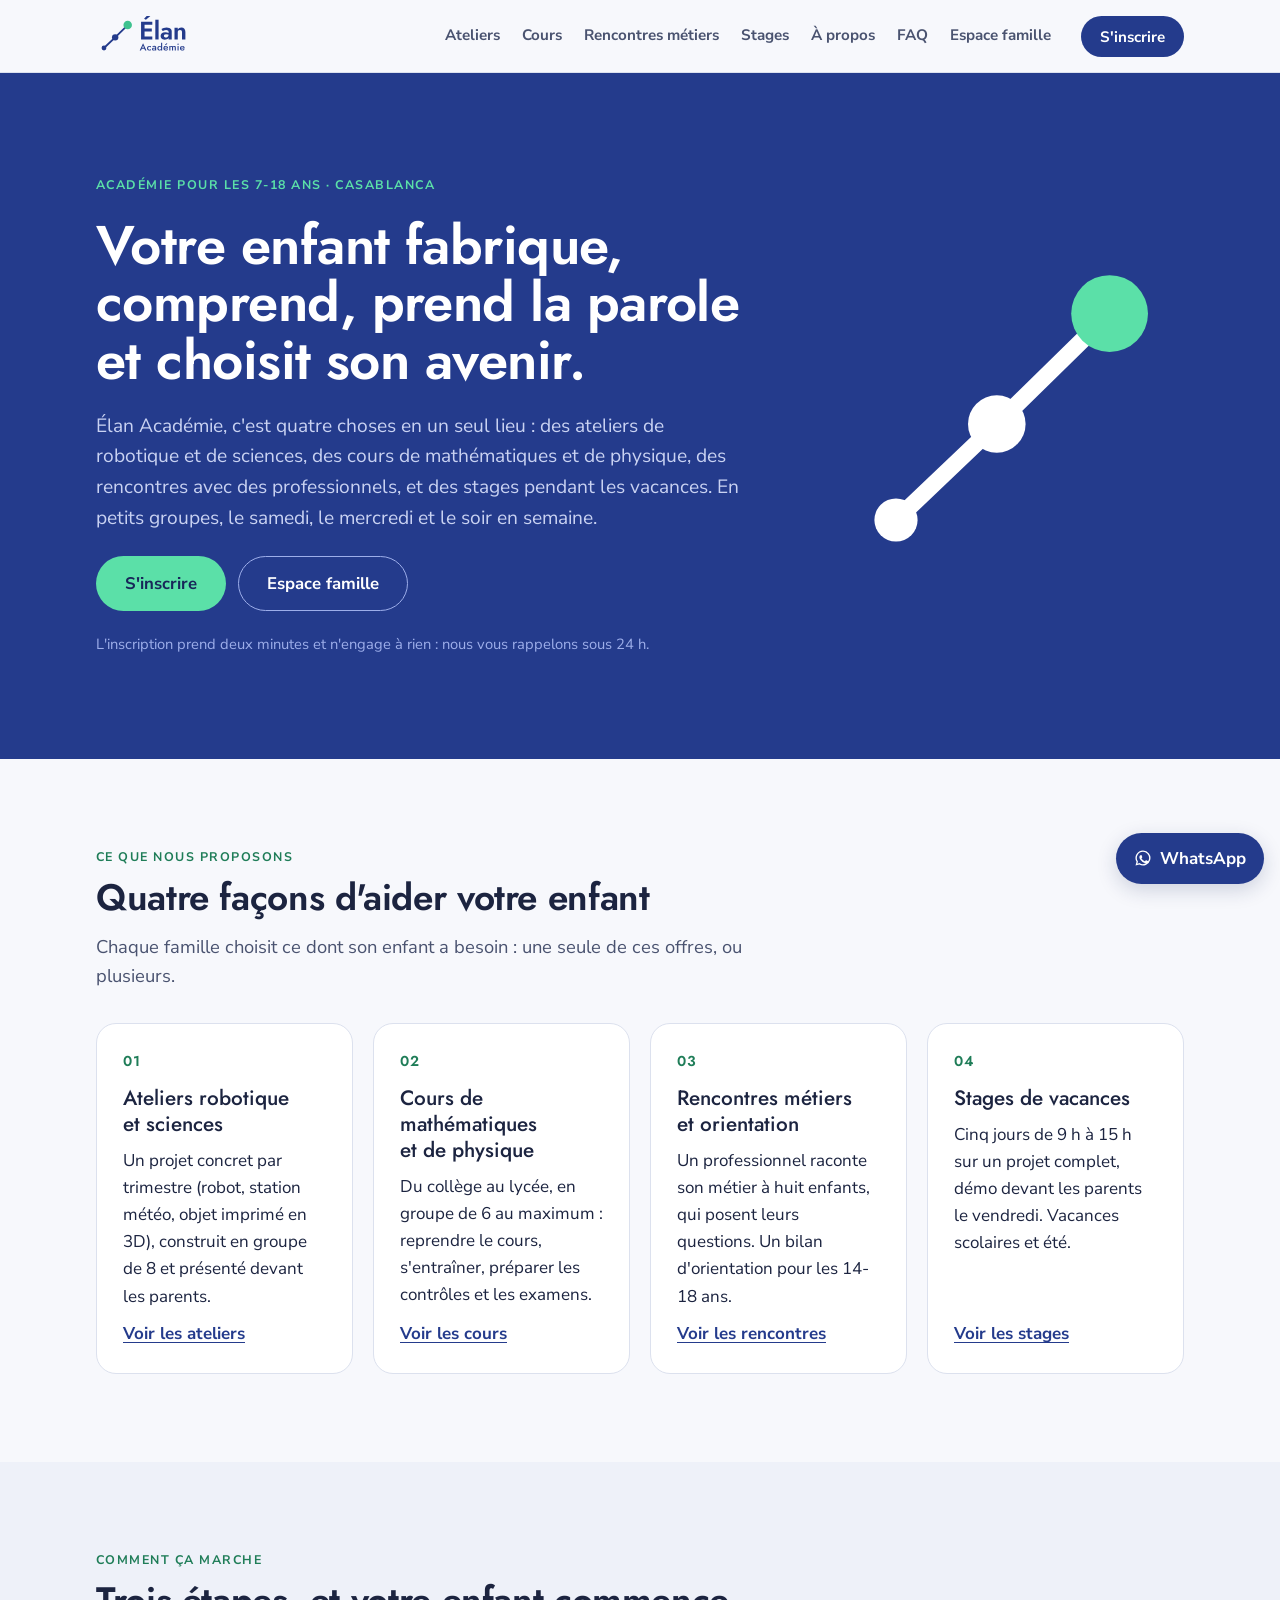
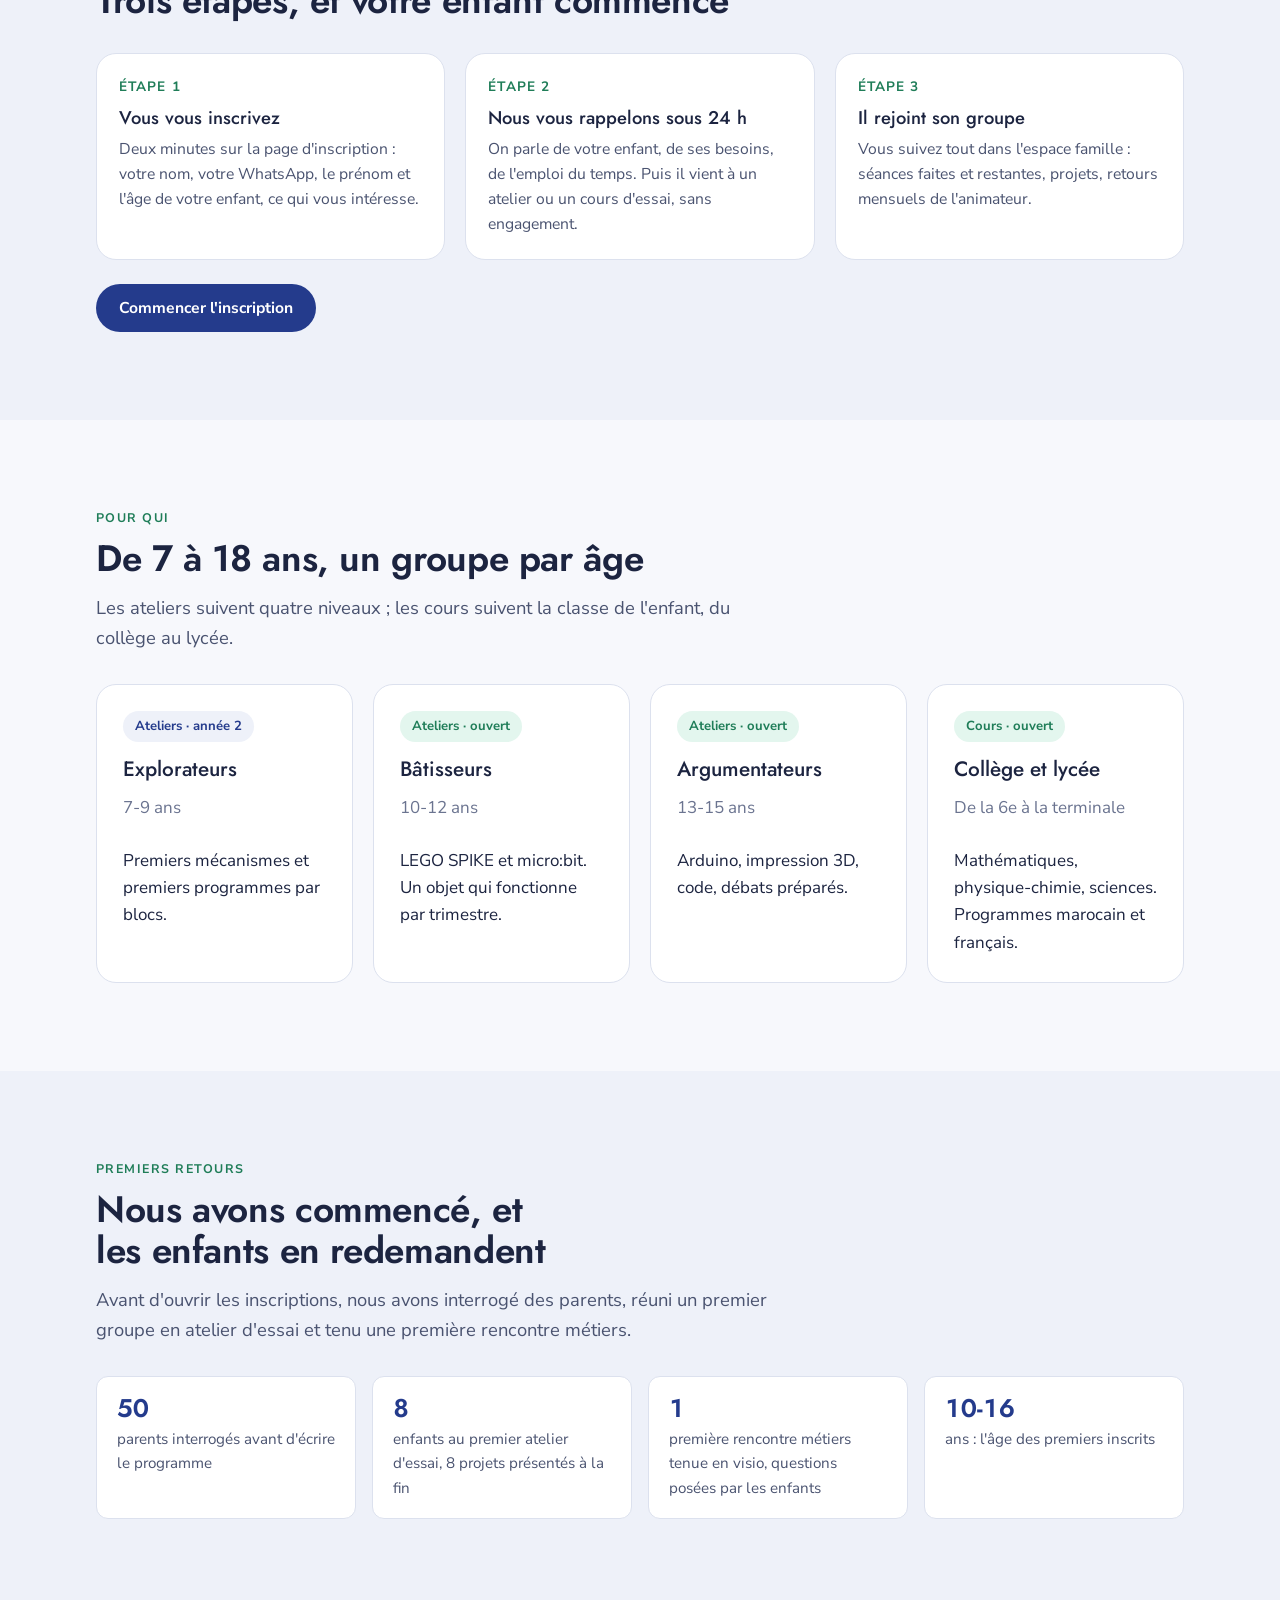
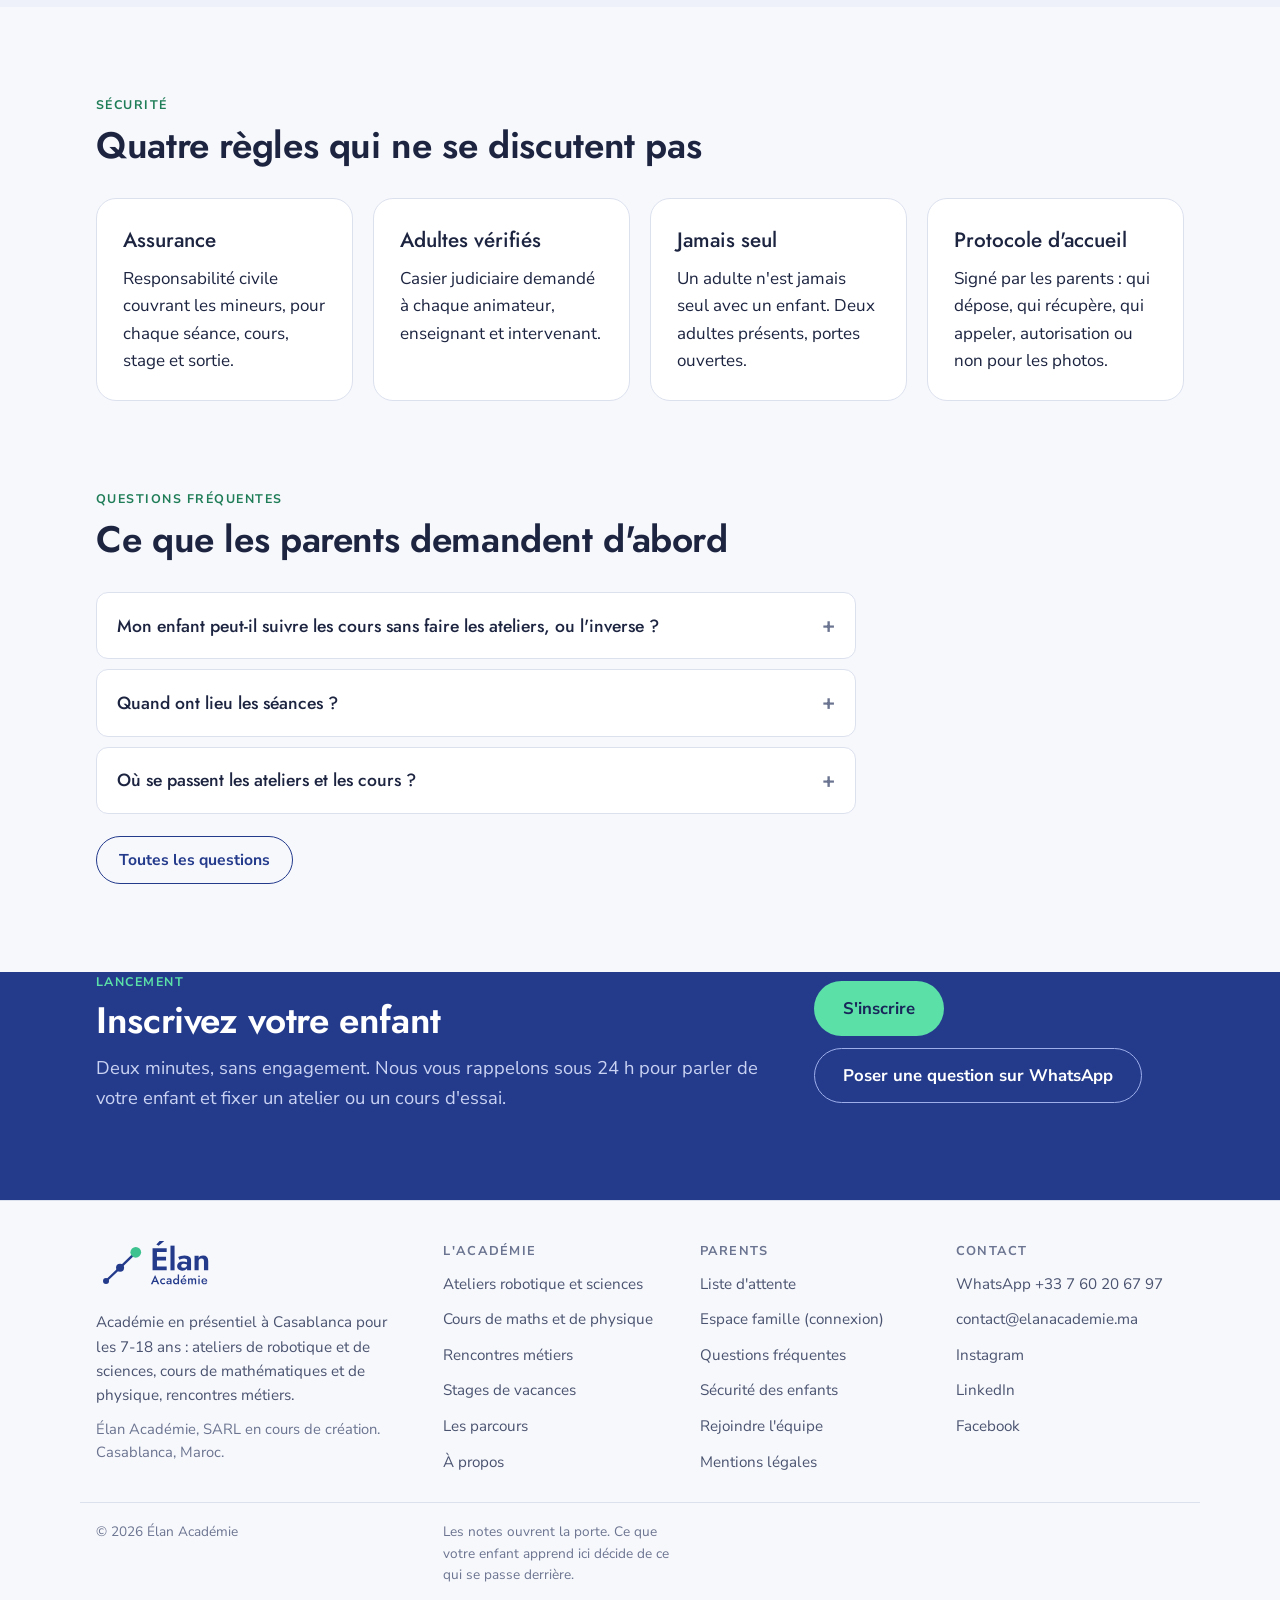
==== commit 7604e712: "Catalogue de prestations avec tarif par enfant, rencontres facturables, recrutement des animateurs (" ====
--- a/index.html
+++ b/index.html
@@ -1,5 +1,5 @@
 <!doctype html>
-<html lang="fr">
+<html lang="fr" data-theme="light">
 <head>
 <meta charset="utf-8">
 <meta name="viewport" content="width=device-width, initial-scale=1, viewport-fit=cover">
@@ -9,6 +9,12 @@
 <link rel="icon" href="data:image/svg+xml,%3Csvg%20xmlns%3D%22http%3A//www.w3.org/2000/svg%22%20viewBox%3D%220%200%20300%20300%22%20width%3D%2264%22%20height%3D%2264%22%3E%3Cpath%20d%3D%22M60%20240L144%20160%22%20stroke%3D%22%23243B8C%22%20stroke-width%3D%2214%22%20stroke-linecap%3D%22round%22%20fill%3D%22none%22/%3E%3Cpath%20d%3D%22M144%20160L238%2068%22%20stroke%3D%22%23243B8C%22%20stroke-width%3D%2214%22%20stroke-linecap%3D%22round%22%20fill%3D%22none%22/%3E%3Ccircle%20cx%3D%2260%22%20cy%3D%22240%22%20r%3D%2218%22%20fill%3D%22%23243B8C%22/%3E%3Ccircle%20cx%3D%22144%22%20cy%3D%22160%22%20r%3D%2224%22%20fill%3D%22%23243B8C%22/%3E%3Ccircle%20cx%3D%22238%22%20cy%3D%2268%22%20r%3D%2232%22%20fill%3D%22%233EC28F%22/%3E%3C/svg%3E">
 <link rel="preconnect" href="https://fonts.googleapis.com"><link rel="preconnect" href="https://fonts.gstatic.com" crossorigin><link rel="stylesheet" href="https://fonts.googleapis.com/css2?family=Jost:wght@500;600&family=Nunito+Sans:wght@400;700&display=swap">
 <link rel="stylesheet" href="assets/site.css">
+<link rel="manifest" href="app/manifest.webmanifest">
+<link rel="apple-touch-icon" href="app/icons/apple-touch-icon.png">
+<meta name="theme-color" content="#F7F8FC">
+<meta name="color-scheme" content="light">
+<meta name="apple-mobile-web-app-capable" content="yes">
+<meta name="apple-mobile-web-app-title" content="Élan">
 <script src="app/config.js"></script>
 </head>
 <body>
@@ -129,7 +135,7 @@
     </div>
     <div>
       <h4>Parents</h4>
-      <ul><li><a href="inscription.html">Liste d'attente</a></li><li><a href="app/">Espace famille (connexion)</a></li><li><a href="faq.html">Questions fréquentes</a></li><li><a href="a-propos.html#securite">Sécurité des enfants</a></li><li><a href="mentions-legales.html">Mentions légales</a></li></ul>
+      <ul><li><a href="inscription.html">Liste d'attente</a></li><li><a href="app/">Espace famille (connexion)</a></li><li><a href="faq.html">Questions fréquentes</a></li><li><a href="a-propos.html#securite">Sécurité des enfants</a></li><li><a href="candidature.html">Rejoindre l'équipe</a></li><li><a href="mentions-legales.html">Mentions légales</a></li></ul>
     </div>
     <div>
       <h4>Contact</h4>
@@ -140,5 +146,6 @@
 </footer>
 <a class="wa-float" data-wa="Bonjour, j'ai une question sur Élan Académie." href="#"><svg viewBox="0 0 24 24" aria-hidden="true" fill="currentColor"><path d="M12 2a10 10 0 0 0-8.6 15.1L2 22l5-1.3A10 10 0 1 0 12 2zm0 1.8a8.2 8.2 0 0 1 0 16.4 8.2 8.2 0 0 1-4.2-1.2l-.3-.2-3 .8.8-2.9-.2-.3A8.2 8.2 0 0 1 12 3.8zm-3 4.4c-.2 0-.5 0-.8.4-.3.3-1 1-1 2.4s1 2.8 1.2 3c.1.2 2 3.2 5 4.4 2.5 1 3 .8 3.5.7.5 0 1.7-.7 1.9-1.4.2-.7.2-1.2.2-1.4-.1-.1-.3-.2-.6-.3l-2-1c-.3-.1-.5-.1-.7.1l-.9 1.1c-.2.2-.3.2-.6.1-.3-.2-1.3-.5-2.4-1.5-.9-.8-1.5-1.8-1.7-2.1-.2-.3 0-.5.1-.6l.5-.5.3-.5v-.5l-.9-2.2c-.2-.5-.4-.4-.6-.4h-.5z"/></svg> WhatsApp</a>
 <script src="assets/site.js"></script>
+<script>if ("serviceWorker" in navigator && location.protocol === "https:") navigator.serviceWorker.register("sw.js").catch(function () {});</script>
 </body>
 </html>
--- a/assets/site.css
+++ b/assets/site.css
@@ -241,3 +241,19 @@
 .offer { gap: 10px; }
 .offer .offer-num { font-family: var(--font-display); font-weight: 600; color: var(--green-text); letter-spacing: 0.08em; font-size: 0.9rem; }
 .offer a.more { font-weight: 700; margin-top: auto; }
+
+/* Candidature : test en trois étapes */
+.cand-progress { display: flex; flex-wrap: wrap; gap: 6px; margin-bottom: 22px; }
+.cand-progress span { font-size: 0.82rem; font-weight: 700; padding: 6px 12px; border-radius: 999px; background: var(--bg2); color: var(--ink3); }
+.cand-progress span.on { background: var(--brand); color: #fff; }
+.cand-progress span.done { background: var(--pill-green-bg); color: var(--pill-green-fg); }
+.quiz-q { border: 1px solid var(--line); border-radius: var(--radius-s); padding: 14px 16px; margin: 0 0 12px; background: var(--card); }
+.quiz-q legend { font-weight: 700; padding: 0 6px; }
+.quiz-opt { display: flex; align-items: center; gap: 10px; padding: 8px 6px; cursor: pointer; }
+.quiz-opt input { width: 20px; height: 20px; accent-color: var(--brand); }
+.rec-stage { position: relative; background: #000; border-radius: var(--radius-s); overflow: hidden; aspect-ratio: 4 / 3; max-width: 560px; }
+.rec-video { width: 100%; height: 100%; object-fit: cover; display: block; }
+.rec-timer { position: absolute; top: 10px; left: 10px; background: #C0392B; color: #fff; font-weight: 700; padding: 4px 10px; border-radius: 999px; font-size: 0.85rem; }
+.rec-controls { margin-top: 12px; }
+.rec-link { flex: 1 1 240px; font: inherit; color: var(--ink); background: var(--card); border: 1px solid var(--line); border-radius: var(--radius-s); padding: 10px 12px; min-width: 0; }
+.input-row { display: flex; flex-wrap: wrap; gap: 8px; align-items: center; }
